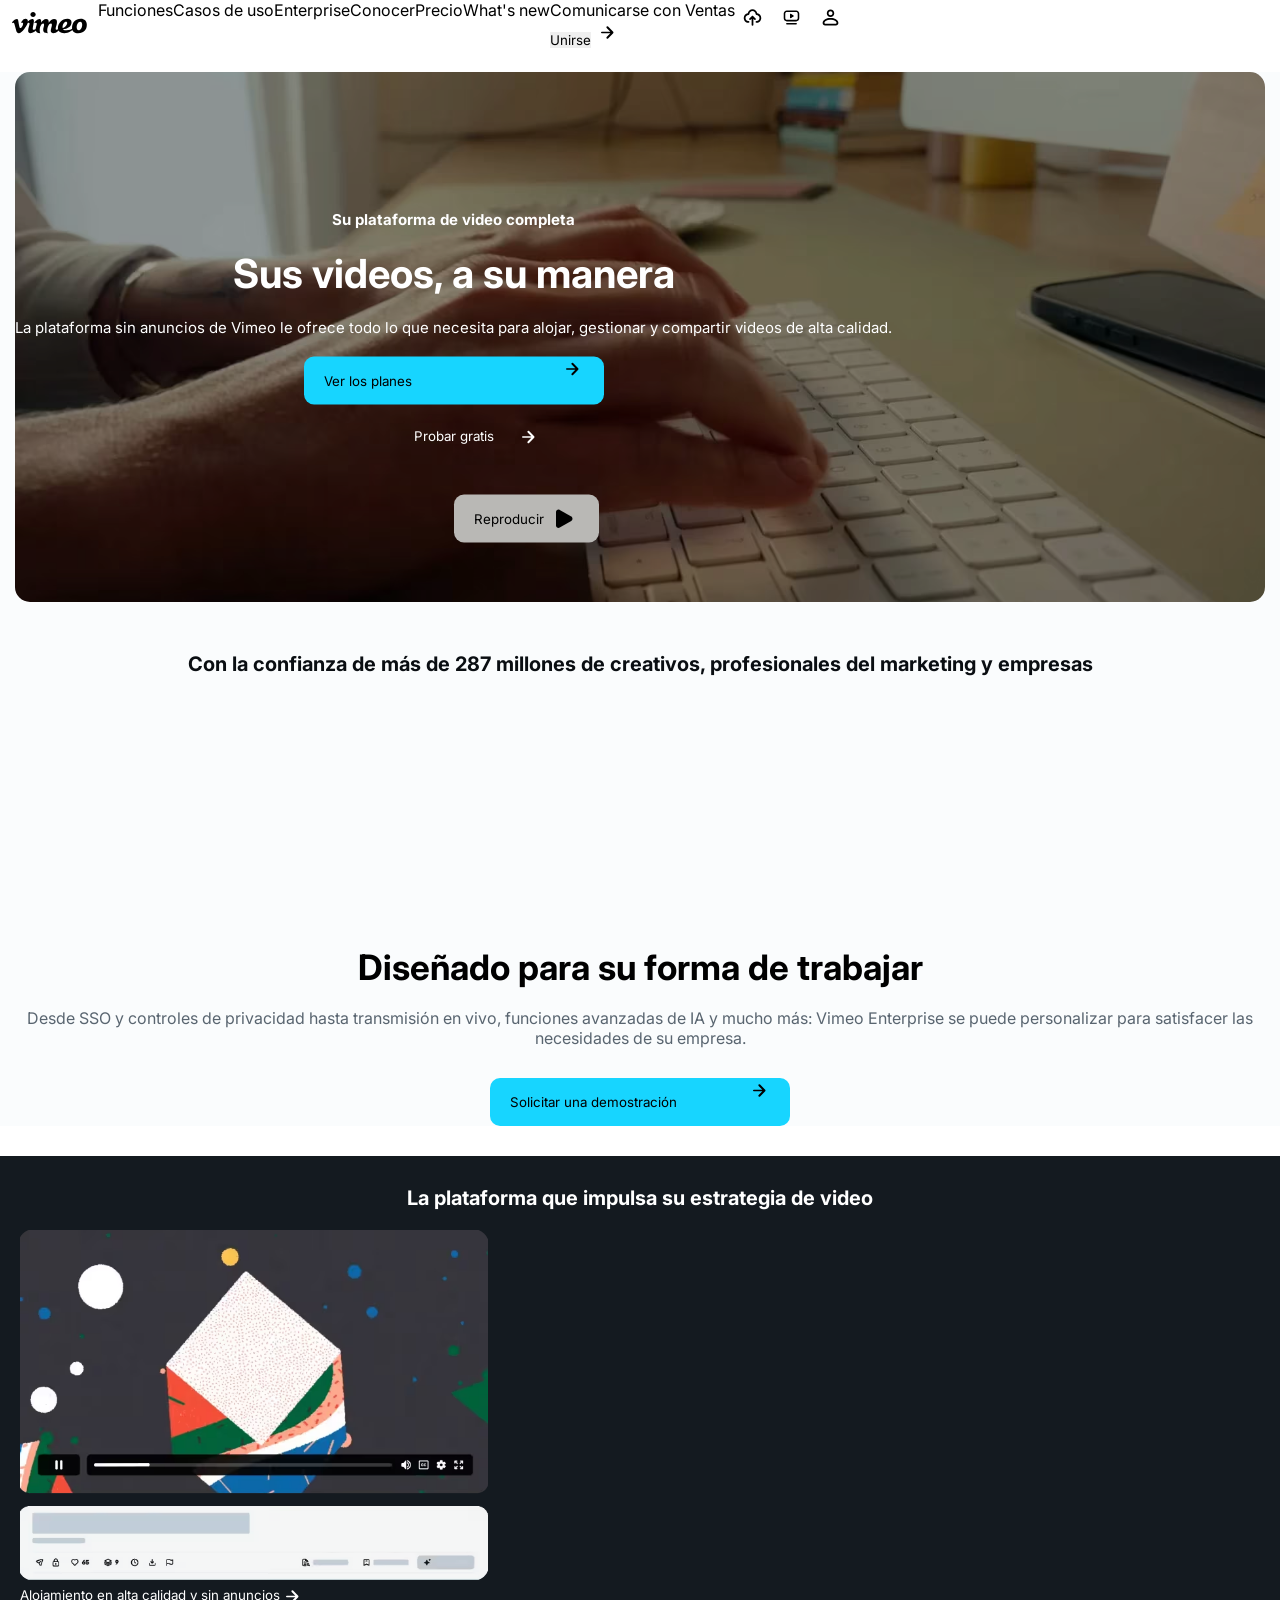
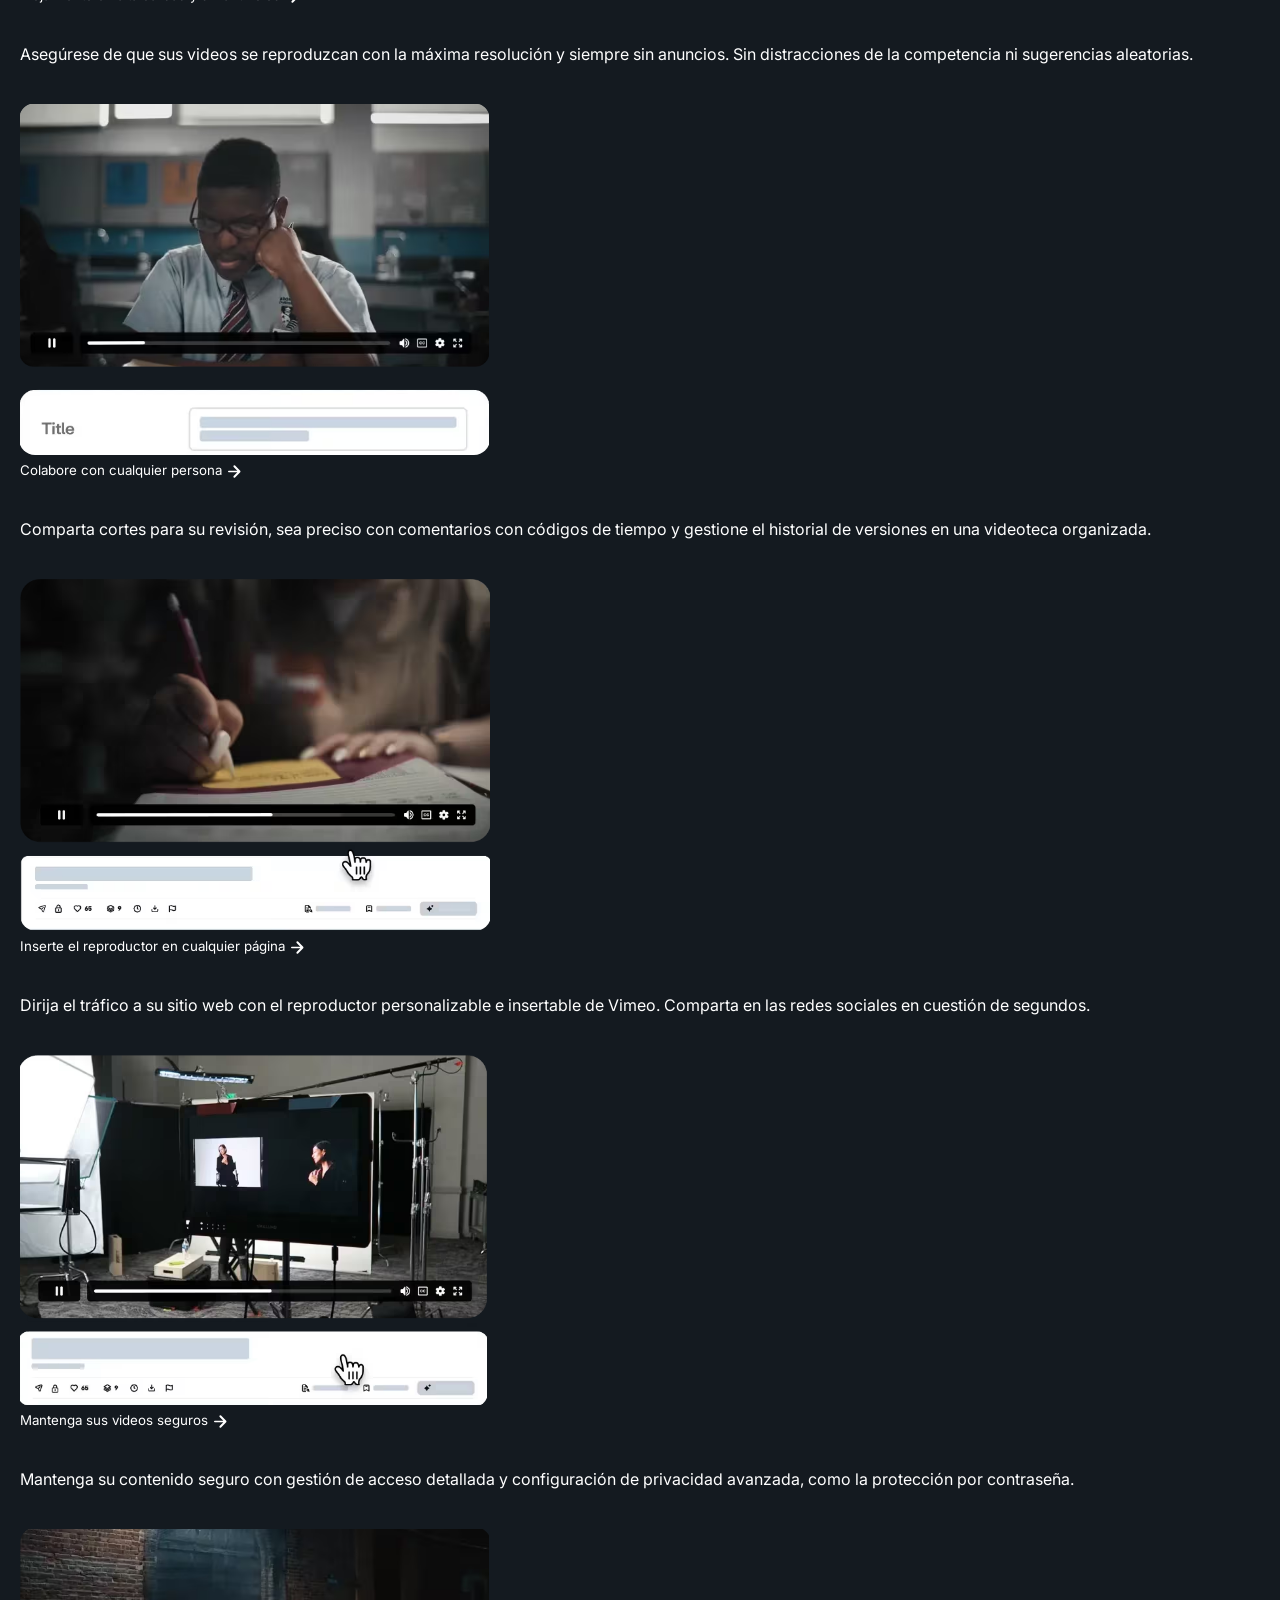
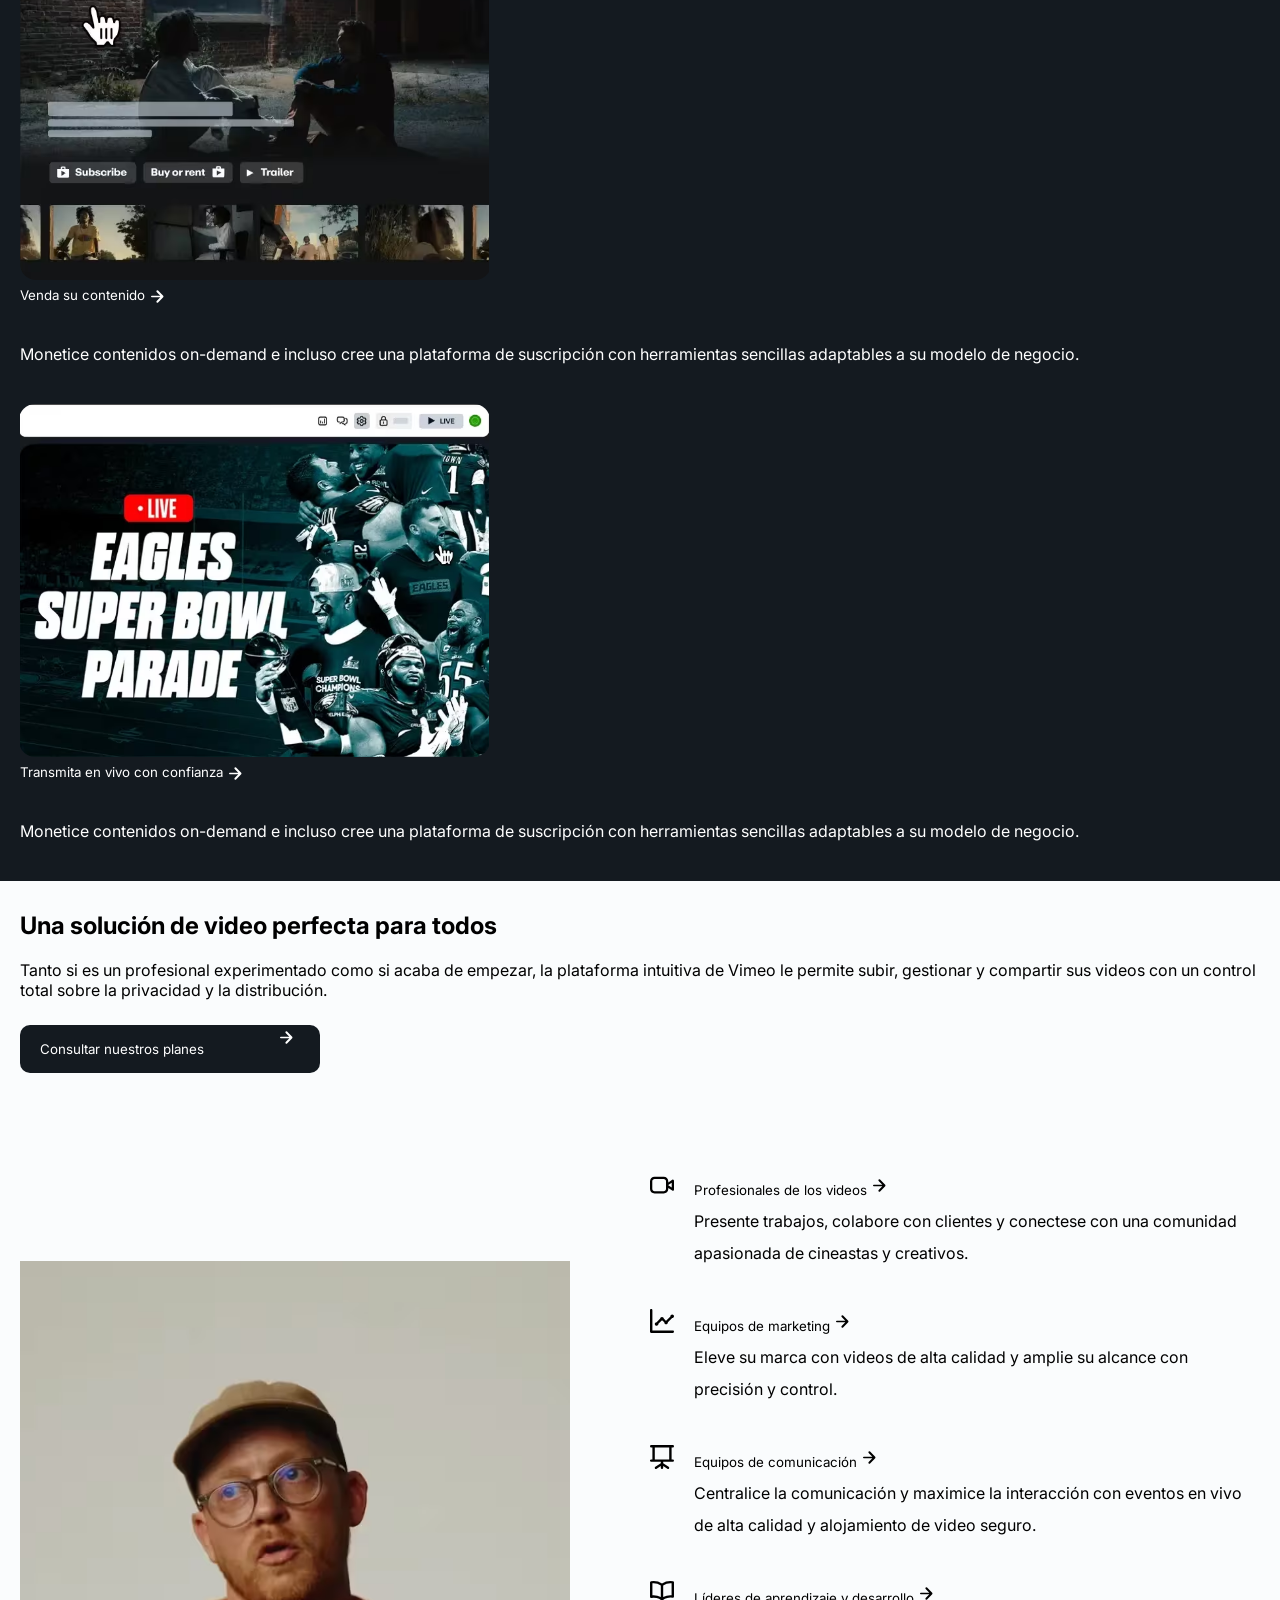
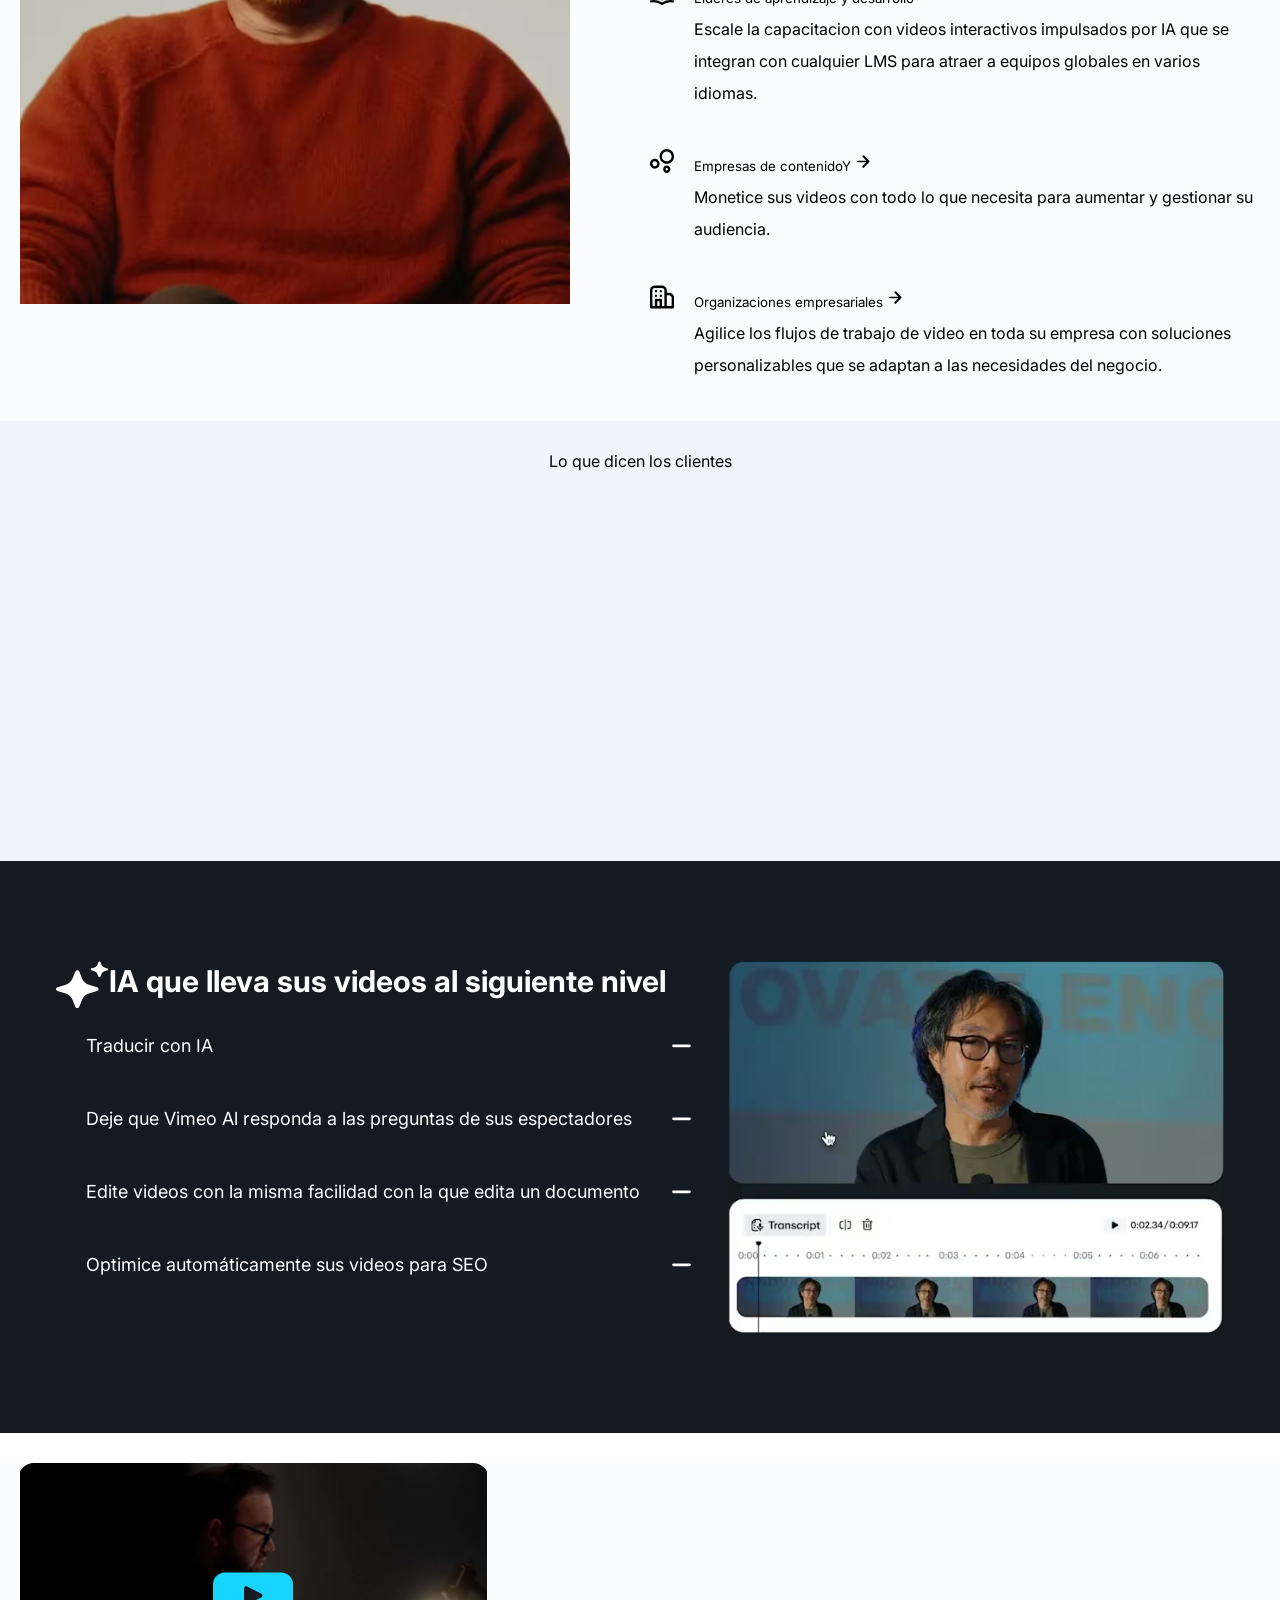
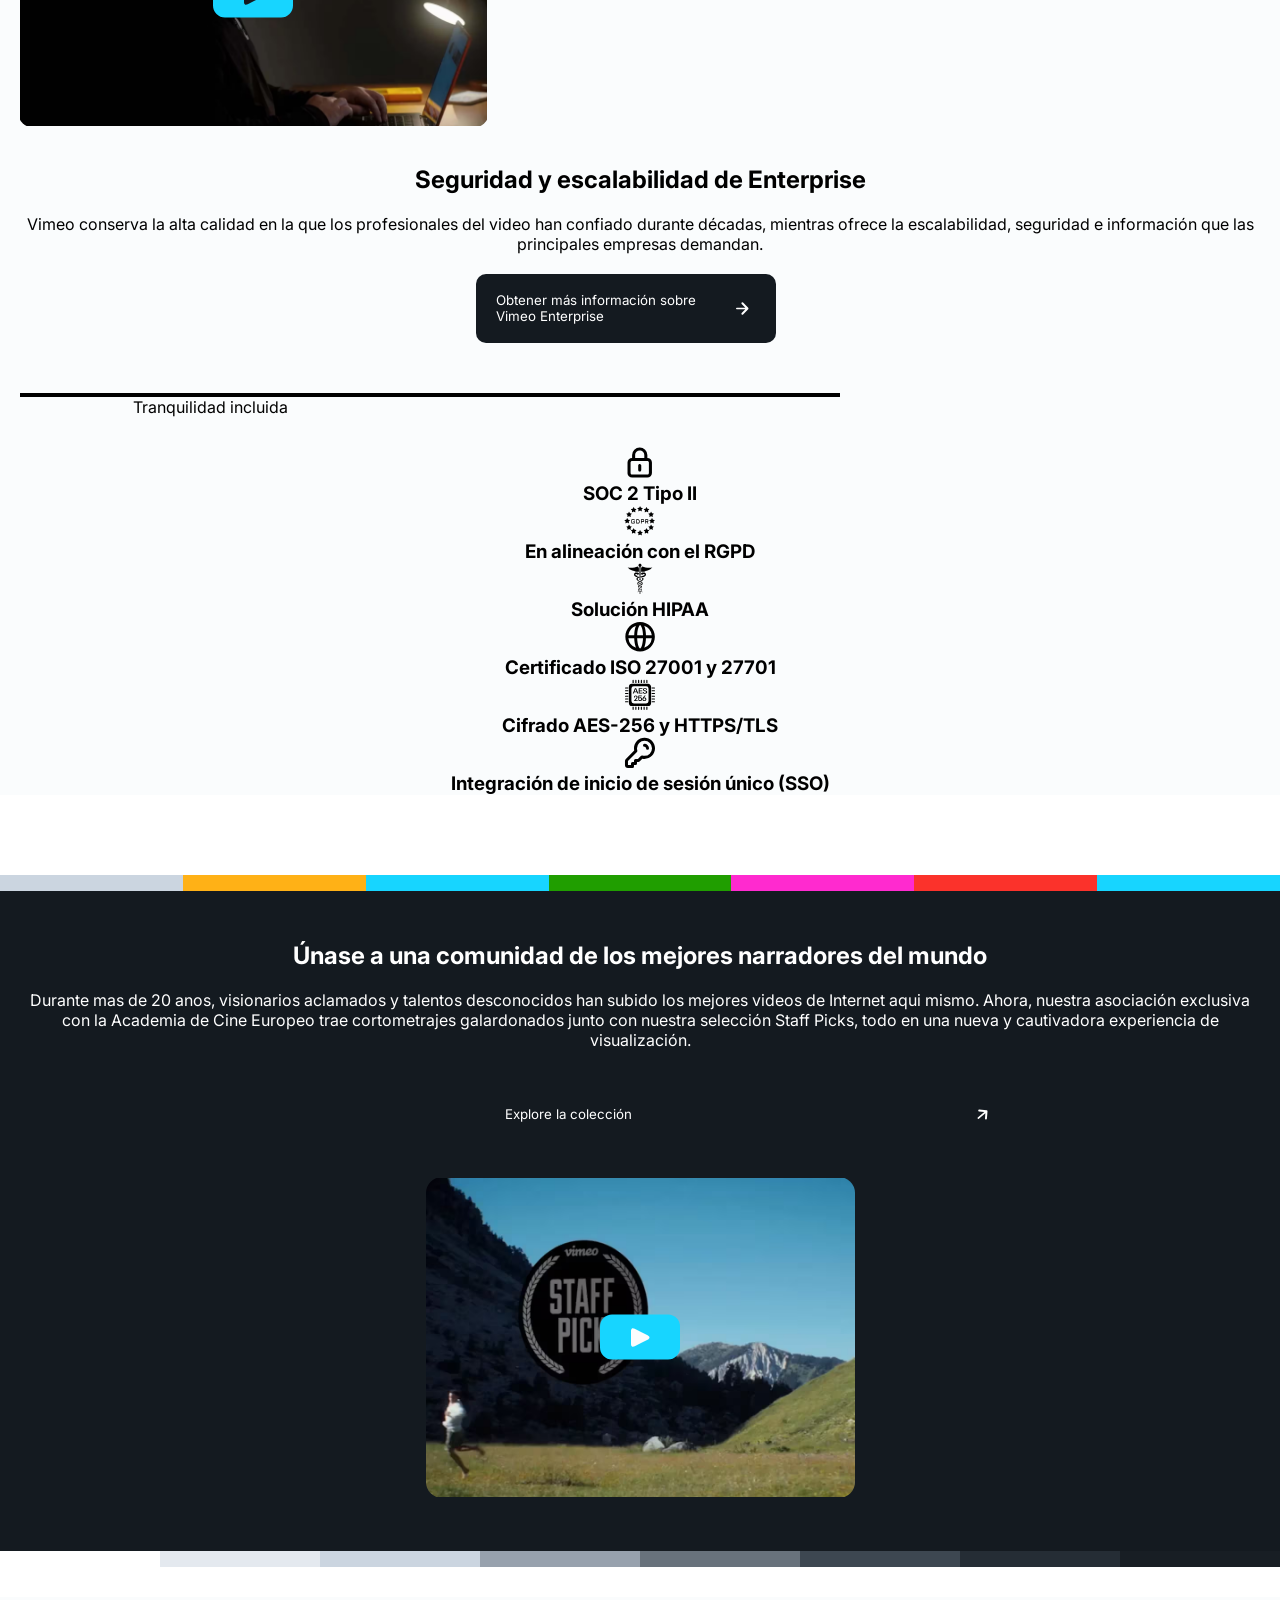
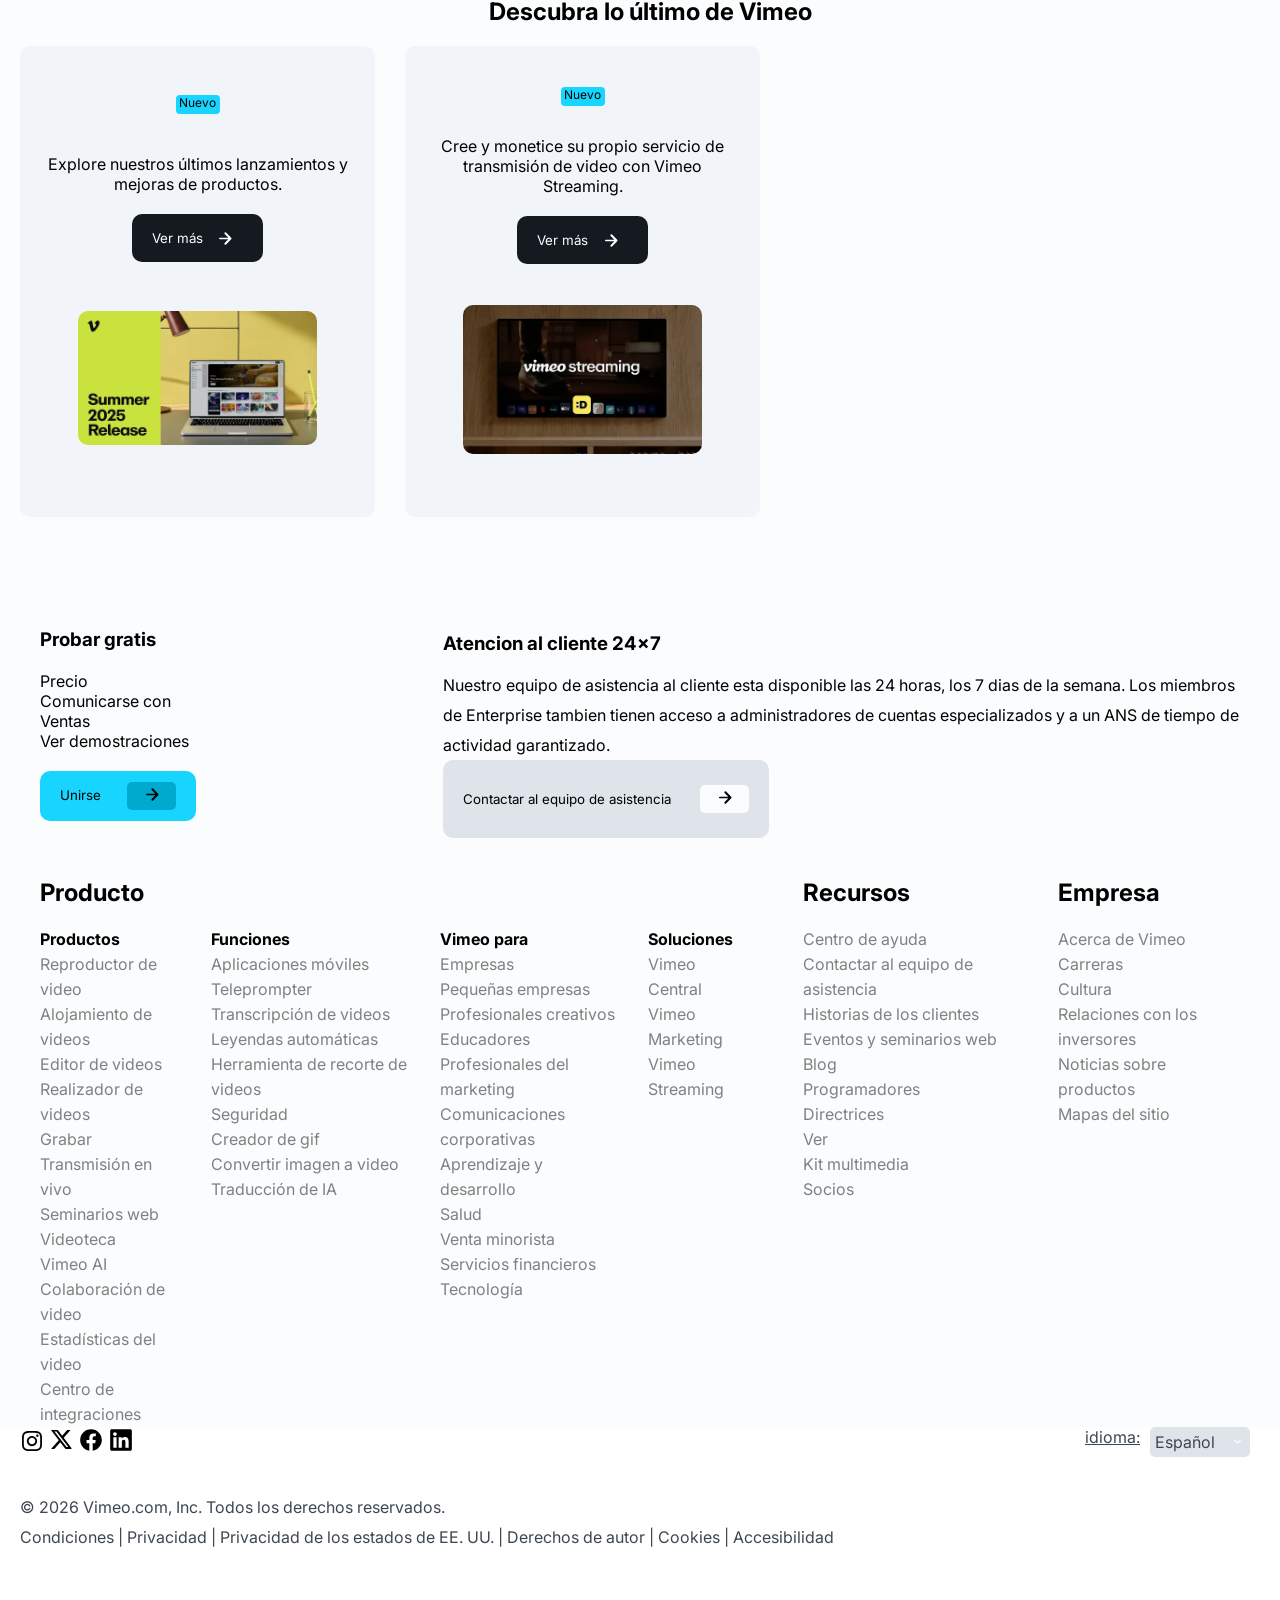
==== Vimeo-main/index.html @ c2e464c5 "primer commit" ====
<!DOCTYPE html>
<html lang="en">
<head>
    <meta charset="UTF-8">
    <meta name="viewport" content="width=device-width, initial-scale=1.0">
    <title>Vimeo</title>
    <link rel="stylesheet" href="style.css">
    <link rel="preconnect" href="https://fonts.googleapis.com">
    <link rel="preconnect" href="https://fonts.gstatic.com" crossorigin>
    <link href="https://fonts.googleapis.com/css2?family=Inter:ital,opsz,wght@0,14..32,100..900;1,14..32,100..900&display=swap" rel="stylesheet">
</head>
<body>
    <header>        
        <nav class="nav-bar">
            <img src="iconos/vimeo.svg" alt="">

            <div class="nav-content visible-movil">
                <div>
                    <a href="">
                        <img src="iconos/contact.svg" alt="" width="24" height="24">
                            <p>Comunicarse con Ventas</p>    
                    </a>  
                </div>
                
                <div>
                    <a href="">
                        <img src="iconos/user.svg" alt="" width="40" height="35">
                            <p>Iniciar <br>sesión</p>
    
                    </a>
                </div>
                
            </div>

            <div class="nav-content visible-pc">
                <div class="nav-content-ul">
                    <ul>
                        <li><a href="#">Funciones</a></li>
                        <li><a href="#">Casos de uso</a></li>
                        <li><a href="#">Enterprise</a></li>
                        <li><a href="#">Conocer</a></li>
                        <li><a href="#">Precio</a></li>
                        <li><a href="#">What's new</a></li>
                    </ul> 
                </div>
                <div>
                    <p><a href="#">Comunicarse con Ventas</a></p>
                    <div class="button-nav-unirse">
                        <button>Unirse</button>
                        <img src="iconos/arrow.svg" alt="">
                    </div>
                </div>

                <div>
                    <img src="iconos/subir2.svg" alt="" width="35px">
                    <img src="iconos/video2.svg" alt="" width="35px">
                    <img src="iconos/user2.svg" alt="" width="35px">
                </div>
            </div>
        </nav>

    </header>
    <main>
        <section class="section-white">
            <div class="div-plataforma">
                <img src="img/img1.png" alt="" class="imagen-adaptable">                   
                    <div class="div-plataforma-content">
                        <h1>Su plataforma de video completa</h1>                                
                        <h2>Sus videos, a su manera</h2>
                        <p>La plataforma sin anuncios de Vimeo le ofrece todo lo que necesita 
                            para alojar, gestionar y compartir videos de alta calidad.
                        </p>
                        <div>
                           <button class="ver-planes-btn">Ver los planes</button> 
                           <img src="iconos/arrow.svg" alt="" class="arrow-negra position">
                        </div>
                        <div>
                            <button class="probar-gratis-btn">Probar gratis</button> 
                            <img src="iconos/arrow2.svg" alt="" class="arrow-blanca position2">
                        </div>
                        <div>                   
                            <button class="reproducir-btn">Reproducir</button>
                            <img src="iconos/play.svg" alt="" class="play-negra">
                        </div>
                    </div>
            
                
            </div>

            <div class="div-confianza">
                <h2 class="title-confianza">
                    Con la confianza de más de 287 millones de creativos, profesionales del marketing y empresas
                </h2>
                <div class="confianza-container-animacion"></div>
                <div class="div-diseñado">
                    <h2 class="title-diseñado">Diseñado para su forma de trabajar</h2>
                    <p class="texto-sso texto-centro">Desde SSO y controles de privacidad hasta transmisión en vivo, funciones avanzadas de IA y 
                        mucho más: Vimeo Enterprise se puede personalizar para satisfacer las necesidades de su empresa.
                    </p>

                    <div>
                        <button class="ver-planes-btn">Solicitar una demostración</button>
                        <img src="iconos/arrow.svg" alt="" class="arrow-negra position4">
                    </div>
                </div>
                
                
            </div>
        </section>
        <section class="section-black">
            <div class="impulsa-div">
                <h2>La plataforma que impulsa su estrategia de video</h2>
                <div class="impulsa-divs">
                    <div>
                        <img src="img/img-1.png" alt="" class="img-size">
                        <div >
                            <button>Alojamiento en alta calidad y sin anuncios</button>
                            <img src="iconos/arrow2.svg" alt="" class="arrow-blanca">
                        </div>
                        
                        <p>Asegúrese de que sus videos se reproduzcan con la máxima resolución y siempre sin anuncios. 
                            Sin distracciones de la competencia ni sugerencias aleatorias.
                        </p>
                    </div>
                    <div>
                        <img src="img/img-2.png" alt="" class="img-size">
                        <div>
                            <button>Colabore con cualquier persona</button>
                            <img src="iconos/arrow2.svg" alt="" class="arrow-blanca">
                        </div>
                        
                        <p>Comparta cortes para su revisión, sea preciso con comentarios con códigos de tiempo y 
                            gestione el historial de versiones en una videoteca organizada.
                        </p>

                    </div>
                    <div>
                        <img src="img/img-3.png" alt="" class="img-size">
                        <div>
                            <button>Inserte el reproductor en cualquier página</button>
                            <img src="iconos/arrow2.svg" alt="" class="arrow-blanca">
                        </div>
                        
                        <p>Dirija el tráfico a su sitio web con el reproductor personalizable e insertable de Vimeo. 
                            Comparta en las redes sociales en cuestión de segundos.
                        </p>
                    </div>
                    <div>
                        <img src="img/img-4.png" alt="" class="img-size">
                        <div>
                            <button>Mantenga sus videos seguros</button>
                            <img src="iconos/arrow2.svg" alt="" class="arrow-blanca">
                        </div>
                        
                        <p> Mantenga su contenido seguro con gestión de acceso
                            detallada y configuración de privacidad avanzada, como la
                            protección por contraseña.
                        </p>
                    </div>
                    <div>
                        <img src="img/img-5.png" alt="" class="img-size">
                        <div>
                            <button>Venda su contenido</button>
                            <img src="iconos/arrow2.svg" alt="" class="arrow-blanca">
                        </div>
                        
                        <p>
                            Monetice contenidos on-demand e incluso cree una
                            plataforma de suscripción con herramientas sencillas
                            adaptables a su modelo de negocio.
                        </p>
                    </div>
                    <div>
                        <img src="img/img-6.png" alt="" class="img-size">
                        <div>
                            <button>Transmita en vivo con confianza</button>
                            <img src="iconos/arrow2.svg" alt="" class="arrow-blanca">
                        </div>
                        
                        <p>
                            Monetice contenidos on-demand e incluso cree una
                            plataforma de suscripción con herramientas sencillas
                            adaptables a su modelo de negocio.
                        </p>
                    </div>
                </div>
                
            </div>
            
        </section>
        <section class="section-white section-cole">
            <div class="visible-movil">
                <div class="cole-solucion-div">
                    <div class="cole-div">
                        <img src="img/img-7.png" alt="" class="img-size">
                        <p><b>Cole Webley</b></p>
                        <p> 
                            Cineasta seleccionado por el personal
                            Miembro desde 2011
                        </p>
                    </div>
                    
                    <div class="solucion-div">
                        <h2>Una solución de video perfecta para todos</h2>
                        <p>
                            Tanto si es un profesional experimentado como si acaba de
                            empezar, la plataforma intuitiva de Vimeo le permite subir,
                            gestionar y compartir sus videos con un control total sobre la
                            privacidad y la distribución.
                        </p>
                        <div>
                            <button>Consultar nuestros planes</button>
                            <img src="iconos/arrow2.svg" alt="" class="arrow-blanca position5">
                        </div>
                    </div>
                </div>
                
                
                
                <div class="pros-div">
                    <div class="pros-puntos-div">
                        <img src="iconos/camera.svg" alt="" class="pros-img">
                        <div>                                    
                            <div>
                                <button>Profesionales de los videos</button>
                                <img src="iconos/arrow.svg" alt="" class="arrow-blanca">
                            </div>
                            
                            <p> 
                                Presente trabajos, colabore con clientes y conectese
                                con una comunidad apasionada de cineastas y creativos.
                            </p>
                        </div>

                    </div>
                    <div class="pros-puntos-div">
                        <img src="iconos/grafica.svg" alt="" class="pros-img">
                        <div>                    
                            <div>
                                <button>Equipos de marketing </button>
                                <img src="iconos/arrow.svg" alt="" class="arrow-blanca">
                            </div>
                            
                            <p>
                                Eleve su marca con videos de alta calidad y amplie su
                                alcance con precisión y control.
                            </p>
                        </div>
                    </div>
                    <div class="pros-puntos-div">
                        <img src="iconos/proyector.svg" alt="" class="pros-img">
                        <div>                    
                            <div>
                                <button>Equipos de comunicación</button>
                                <img src="iconos/arrow.svg" alt="" class="arrow-blanca">
                            </div>
                            
                            <p>
                                Centralice la comunicación y maximice la interacción
                                con eventos en vivo de alta calidad y alojamiento de video seguro.
                            </p>
                        </div>
                    </div>
                    <div class="pros-puntos-div">
                        <img src="iconos/book.svg" alt="" class="pros-img">
                        <div>                    
                            <div>
                                <button>Líderes de aprendizaje y desarrollo </button>
                                <img src="iconos/arrow.svg" alt="" class="arrow-blanca">
                            </div>
                            
                            <p>
                                Escale la capacitacion con videos interactivos
                                impulsados por IA que se integran con cualquier LMS
                                para atraer a equipos globales en varios idiomas.
                            </p>
                        </div>
                    </div>
                    <div class="pros-puntos-div">
                        <img src="iconos/burbujas.svg" alt="" class="pros-img">
                        <div>

                        
                            <div>
                            <button>Empresas de contenidoY</button> 
                            <img src="iconos/arrow.svg" alt="" class="arrow-blanca">
                            </div>
                            
                            <p>
                                Monetice sus videos con todo lo que necesita para
                                aumentar y gestionar su audiencia.
                            </p>
                        </div>
                    </div>
                    <div class="pros-puntos-div">
                        <img src="iconos/edificio.svg" alt="" class="pros-img">
                        <div>                    
                            <div>
                                <button>Organizaciones empresariales</button>
                                <img src="iconos/arrow.svg" alt="" class="arrow-blanca">
                            </div>
                            
                            <p>
                                Agilice los flujos de trabajo de video en toda su
                                empresa con soluciones personalizables que se
                                adaptan a las necesidades del negocio.
                            </p>
                        </div>
                    </div>
                </div>
            </div>

            <div class="cole-solucion-pc visible-pc">
                <div class="cole-solucion-div">               
                    <div class="solucion-div">
                        <h2>Una solución de video perfecta para todos</h2>
                        <p>
                            Tanto si es un profesional experimentado como si acaba de
                            empezar, la plataforma intuitiva de Vimeo le permite subir,
                            gestionar y compartir sus videos con un control total sobre la
                            privacidad y la distribución.
                        </p>
                        <div>
                            <button>Consultar nuestros planes</button>
                            <img src="iconos/arrow2.svg" alt="" class="arrow-blanca position5">
                        </div>
                    </div>
                </div>
                                                
                <div class="pros-div">
                    <div>
                        <div class="cole-div">
                            <img src="img/cole.png" alt="" class="img-size">                        
                        </div>
                    </div>
                    <div>
                        <div class="pros-puntos-div">
                            <img src="iconos/camera.svg" alt="" class="pros-img">
                            <div>                                    
                                <div>
                                    <button>Profesionales de los videos</button>
                                    <img src="iconos/arrow.svg" alt="" class="arrow-blanca">
                                </div>
                                
                                <p> 
                                    Presente trabajos, colabore con clientes y conectese
                                    con una comunidad apasionada de cineastas y creativos.
                                </p>
                            </div>

                        </div>
                        <div class="pros-puntos-div">
                            <img src="iconos/grafica.svg" alt="" class="pros-img">
                            <div>                    
                                <div>
                                    <button>Equipos de marketing </button>
                                    <img src="iconos/arrow.svg" alt="" class="arrow-blanca">
                                </div>
                                
                                <p>
                                    Eleve su marca con videos de alta calidad y amplie su
                                    alcance con precisión y control.
                                </p>
                            </div>
                        </div>
                        <div class="pros-puntos-div">
                            <img src="iconos/proyector.svg" alt="" class="pros-img">
                            <div>                    
                                <div>
                                    <button>Equipos de comunicación</button>
                                    <img src="iconos/arrow.svg" alt="" class="arrow-blanca">
                                </div>
                                
                                <p>
                                    Centralice la comunicación y maximice la interacción
                                    con eventos en vivo de alta calidad y alojamiento de video seguro.
                                </p>
                            </div>
                        </div>
                        <div class="pros-puntos-div">
                            <img src="iconos/book.svg" alt="" class="pros-img">
                            <div>                    
                                <div>
                                    <button>Líderes de aprendizaje y desarrollo </button>
                                    <img src="iconos/arrow.svg" alt="" class="arrow-blanca">
                                </div>
                                
                                <p>
                                    Escale la capacitacion con videos interactivos
                                    impulsados por IA que se integran con cualquier LMS
                                    para atraer a equipos globales en varios idiomas.
                                </p>
                            </div>
                        </div>
                        <div class="pros-puntos-div">
                            <img src="iconos/burbujas.svg" alt="" class="pros-img">
                            <div>

                            
                                <div>
                                <button>Empresas de contenidoY</button> 
                                <img src="iconos/arrow.svg" alt="" class="arrow-blanca">
                                </div>
                                
                                <p>
                                    Monetice sus videos con todo lo que necesita para
                                    aumentar y gestionar su audiencia.
                                </p>
                            </div>
                        </div>
                        <div class="pros-puntos-div">
                            <img src="iconos/edificio.svg" alt="" class="pros-img">
                            <div>                    
                                <div>
                                    <button>Organizaciones empresariales</button>
                                    <img src="iconos/arrow.svg" alt="" class="arrow-blanca">
                                </div>
                                
                                <p>
                                    Agilice los flujos de trabajo de video en toda su
                                    empresa con soluciones personalizables que se
                                    adaptan a las necesidades del negocio.
                                </p>
                            </div>
                        </div>
                    </div>
                
                </div>
            </div>
            
        </section>
        <section class="section-grey">
            <div class="clientes-div">

            
                <p>Lo que dicen los clientes</p>
                <div>

                </div>
            </div>
        </section>
        <section class="section-black">
            <div class="ia-div visible-movil">
                <div class="ia-title-div">
                    <img src="iconos/ia.svg" alt="">
                    <h2>IA que lleva sus videos al siguiente nivel</h2>
                </div>
                <img src="img/Text-Based-Video-Editing.png" alt="" class="img-size">
                
                <div class="ia-texto-container">
                    <div class="ia-container">
                        <button>Traducir con IA</button>
                        <img src="iconos/more.svg" alt="">
                    </div>
                    <div class="ia-container">
                        <button>Deje que Vimeo Al responda a las
                        preguntas de sus espectadores</button>
                        <img src="iconos/more.svg" alt="">
                    </div>
                    <div class="ia-container">
                        <button>Edite videos con la misma facilidad
                        con la que edita un documento</button>
                        <img src="iconos/more.svg" alt="">
                    </div>
                    <div class="ia-container">
                        <button>Optimice automáticamente sus
                        videos para SEO</button>
                        <img src="iconos/more.svg" alt="">
                    </div>
                </div>            
            </div>

            <div class="ia-div visible-pc">
                <img src="img/Text-Based-Video-Editing.png" alt="" class="ia-img">
                <div class="ia-texto-title-container">
                    <div class="ia-title-div">
                        <img src="iconos/ia.svg" alt="">
                        <h2>IA que lleva sus videos al siguiente nivel</h2>
                    </div>                
                    
                    <div class="ia-texto-container">
                        <div class="ia-container">
                            <button>Traducir con IA</button>
                            <img src="iconos/more.svg" alt="">
                        </div>
                        <div class="ia-container">
                            <button>Deje que Vimeo Al responda a las
                            preguntas de sus espectadores</button>
                            <img src="iconos/more.svg" alt="">
                        </div>
                        <div class="ia-container">
                            <button>Edite videos con la misma facilidad
                            con la que edita un documento</button>
                            <img src="iconos/more.svg" alt="">
                        </div>
                        <div class="ia-container">
                            <button>Optimice automáticamente sus
                            videos para SEO</button>
                            <img src="iconos/more.svg" alt="">
                        </div>
                    </div>    
                </div>
                        
            </div>
        </section>
        <section class="section-white">            
            <div class="seguridad-div">
                <img src="img/img-8.png" alt="" class="img-size">
                <div class="seguridad-title-div">
                    <h2>Seguridad y escalabilidad de Enterprise</h2>
                    <p class="texto-centro">
                        Vimeo conserva la alta calidad en la que los profesionales del video han confiado durante
                        décadas, mientras ofrece la escalabilidad, seguridad e información que las principales empresas demandan.</p>
                    <div>
                        <button>Obtener más información sobre Vimeo Enterprise</button>
                        <img src="iconos/arrow2.svg" alt="" class="arrow-blanco position6">
                    </div>
                </div>
                
                <div>
                    <div>
                        <hr>
                        <div class="tranquilidad-div">
                            
                            <p class="texto-centro">Tranquilidad incluida</p>
                        </div>
                    </div>
                </div>
                <div class="pros-tranquilidad-div">
                    <div class="pros">
                        <div>
                            <img src="iconos/candado.svg" alt="">
                            <h3>SOC 2 Tipo II</h3>
                        </div>
                        <div>
                            <img src="iconos/rgpd.svg" alt="">
                            <h3>En alineación con el RGPD</h3>
                        </div>
                    </div>
                    
                    <div class="pros">
                        <div>
                            <img src="iconos/hipaa.svg" alt="">
                            <h3>Solución HIPAA</h3>
                        </div>
                        <div>
                            <img src="iconos/iso.svg" alt="">
                            <h3>Certificado ISO 27001 y 27701</h3>
                        </div>
                    </div>
                    <div class="pros">
                        <div>
                            <img src="iconos/cifrado.svg" alt="">
                            <h3>Cifrado AES-256 y HTTPS/TLS</h3>
                        </div>
                        <div>
                            <img src="iconos/sso.svg" alt="">
                            <h3>Integración de inicio de sesión único (SSO)</h3>
                        </div> 
                    </div>                    
                </div>
            </div>

        </section>
        <section class="section-black">
            <div class="colores-div">
                <div class="grey"></div>
                <div class="yellow"></div>
                <div class="blue"></div>
                <div class="green"></div>
                <div class="pink"></div>
                <div class="red"></div>
                <div class="blue"></div>
            </div>
            <div class="comunidad-div">
                <div class="comunidad-text">
                    <h2 class="texto-centro">Únase a una comunidad de los mejores narradores del mundo</h2>
                    <p class="texto-centro"> 
                        Durante mas de 20 anos, visionarios
                        aclamados y talentos desconocidos han
                        subido los mejores videos de Internet aqui
                        mismo. Ahora, nuestra asociación exclusiva
                        con la Academia de Cine Europeo trae
                        cortometrajes galardonados junto con
                        nuestra selección Staff Picks, todo en una
                        nueva y cautivadora experiencia de
                        visualización.
                    </p>
                </div>
                
                <div class="Explore-container">
                    <button class="Explore-btn">Explore la colección</button>
                    <img src="iconos/arrow2.svg" alt="" class="arrow-blanca position3">
                </div>
                <img src="img/img-9.png" alt="" class="img-size">
            </div>
            <div class="colores-grises-div">
                <div class="grey1"></div>
                <div class="grey2"></div>
                <div class="grey3"></div>
                <div class="grey4"></div>
                <div class="grey5"></div>
                <div class="grey6"></div>
                <div class="grey7"></div>
                <div class="grey8"></div>
                <div class="grey9"></div>
            </div>
        </section> 
        <section class="section-white">
            <div class="novedades-div">
                <div class="descubre-ultimo-div">
                    <h2>Descubra lo último de Vimeo</h2>
                    <div class="tarjetas-new-container">
                        <div class="tarjetas-new">
                            <div class="new">Nuevo</div>
                            <div>
                                <p>Explore nuestros últimos lanzamientos y mejoras de productos.</p>
                                <button class="ver-btn">Ver más</button>
                                <img src="iconos/arrow2.svg" alt="" class="arrow-blanca position7">
                            </div>
                            <img src="img/Summer-2025.png" alt=""class="tarjetas-img">
                        </div>
                        <div class="tarjetas-new">
                            <div class="new">Nuevo</div>
                            <div>
                                <p>Cree y monetice su propio servicio de transmisión de video con Vimeo Streaming.</p>
                                <button class="ver-btn">Ver más</button>
                                <img src="iconos/arrow2.svg" alt="" class="arrow-blanca position8">
                            </div>
                            <img src="img/Vimeo-Streaming.png" alt=""class="tarjetas-img">
                        </div>
                    </div>
                    
                </div>
                

                <div class="probar-gratis-div">
                    <div class="probar-atencion-container">                    
                        <div class="probar-button-div">
                            <div class="probar-div">
                                <h3>Probar gratis</h3>
                                <p>Precio</p>
                                <p>Comunicarse con Ventas</p>
                                <p>Ver demostraciones</p> 
                            </div>
                            
                            <div class="unirse-container">
                                <button class="unirse-btn">Unirse</button>
                                <div class="unirse-arrow-div">
                                    <img src="iconos/arrow.svg" alt="">
                                </div>
                            </div>
                        </div>
                        
                        <div class="atencion-cliente-div-button">
                            <div class="atencion-div">
                                <h3>Atencion al cliente 24x7</h4>
                                <p>
                                    Nuestro equipo de asistencia al
                                    cliente esta disponible las 24 horas,
                                    los 7 dias de la semana. Los
                                    miembros de Enterprise tambien

                                    tienen acceso a administradores de

                                    cuentas especializados y a un ANS
                                    de tiempo de actividad garantizado.
                                </p>
                                <div class="equipo-asistencia-div">
                                    <button class="Contactar-equipo-btn">Contactar al equipo de asistencia</button>
                                    <div class="equipo-asistencia-arrow">
                                        <img src="iconos/arrow.svg" alt="">
                                    </div>
                                </div>
                            </div>
                        </div>
                        
                        
                        
                    </div>

                    <div class="producto-recursos-empresa-container visible-movil">
                        <div class="servicios-div">
                            <p>Producto</p>
                            <img src="iconos/more2.svg" alt="">
                        </div>
                        <div class="servicios-div">
                            <p>Recursos</p>
                            <img src="iconos/more2.svg" alt="">
                        </div>
                        <div class="servicios-div">
                            <p>Empresa</p>
                            <img src="iconos/more2.svg" alt="">
                        </div>
                    </div>
                    
                    <div class="producto-recursos-empresa-container-pc visible-pc">
                        <div>
                            <h2>Producto</h2>
                            <div class="productos-funciones-soluciones-ul">
                                <ul>
                                    <li style="color: black;"><b>Productos</b></li>
                                    <li>Reproductor de video</li>
                                    <li>Alojamiento de videos</li>
                                    <li>Editor de videos</li>
                                    <li>Realizador de videos</li>
                                    <li>Grabar</li>
                                    <li>Transmisión en vivo</li>
                                    <li>Seminarios web</li>
                                    <li>Videoteca</li>
                                    <li>Vimeo AI</li>
                                    <li>Colaboración de video</li>
                                    <li>Estadísticas del video</li>
                                    <li>Centro de integraciones</li>
                                </ul>
                                <ul>
                                    <li style="color: black;"><b>Funciones</b></li>
                                    <li>Aplicaciones móviles</li>
                                    <li>Teleprompter</li>
                                    <li>Transcripción de videos</li>
                                    <li>Leyendas automáticas</li>
                                    <li>Herramienta de recorte de videos</li>
                                    <li>Seguridad</li>
                                    <li>Creador de gif</li>
                                    <li>Convertir imagen a video</li>
                                    <li>Traducción de IA</li>
                                </ul>
                                <ul>
                                    <li style="color: black;"><b>Vimeo para</b></li>
                                    <li>Empresas</li>
                                    <li>Pequeñas empresas</li>
                                    <li>Profesionales creativos</li>
                                    <li>Educadores</li>
                                    <li>Profesionales del marketing</li>
                                    <li>Comunicaciones corporativas</li>
                                    <li>Aprendizaje y desarrollo</li>
                                    <li>Salud</li>
                                    <li>Venta minorista</li>
                                    <li>Servicios financieros</li>
                                    <li>Tecnología</li>
                                </ul>
                                <ul>
                                    <li style="color: black;"><b>Soluciones</b></li>
                                    <li>Vimeo Central</li>
                                    <li>Vimeo Marketing</li>
                                    <li>Vimeo Streaming</li>
                                </ul>
                            </div>
                            
                        </div>
                        <div class="recursos-empresa">
                            <div>
                                <h2>Recursos</h2>
                                <ul>
                                    <li>Centro de ayuda</li>
                                    <li>Contactar al equipo de asistencia</li>
                                    <li>Historias de los clientes</li>
                                    <li>Eventos y seminarios web</li>
                                    <li>Blog</li>
                                    <li>Programadores</li>
                                    <li>Directrices</li>
                                    <li>Ver</li>
                                    <li>Kit multimedia</li>
                                    <li>Socios</li>
                                </ul>
                            </div>
                            
                            <div>
                                <h2>Empresa</h2>
                                <ul>
                                    <li>Acerca de Vimeo</li>
                                    <li>Carreras</li>
                                    <li>Cultura</li>
                                    <li>Relaciones con los inversores</li>
                                    <li>Noticias sobre productos</li>
                                    <li>Mapas del sitio</li>
                                </ul>

                            </div>
                        </div>
                    </div>
                </div>
            </div>
            
        </section>       
    </main>
    <footer>
        <div class="footer-social-div">
            <div class="iconos-sociales-div">
                <img src="iconos/instagram.svg" alt="">
                <img src="iconos/twitter.svg" alt="">
                <img src="iconos/facebook.svg" alt="">
                <img src="iconos/in.svg" alt="">
            </div>            

            <div class="idioma-seleccionado">    
                <p><u>idioma:</u></p>
                <div class="idioma-div">
                    
                    <p>Español</p>
                    <img src="iconos/down.svg" alt="">            
                </div>
            </div>
        </div>
         <div class="footer-text-div">
            <p>&copy; 2026 Vimeo.com, Inc. Todos los derechos reservados.</p>
            <p>Condiciones | Privacidad |  Privacidad de los estados de EE. UU. | Derechos de autor | Cookies |  Accesibilidad</p>
         </div>   
        
    </footer>
    <div class="menu-movil">
        <div class="menu-movil-div">
            <div>
                <img src="iconos/menu.svg" alt="" width="30" height="50px">
                <p>Menu</p>
            </div>
            <div>
                <img src="iconos/subir.svg" alt="" width="50">
                <p>Subir</p>
            </div>
            <div>
                <img src="iconos/staffpicks.svg" alt="" width="50">
                <p>Staff Picks</p>
            </div>
            <div>
                <img src="iconos/vervideo.svg" alt="" width="50">
                <p>Ver</p>
            </div>
        </div>
        <div class="unirse-gratis-div">
            <img src="iconos/unirsegratis.svg" alt="" width="30px">
            <p>Unirse gratis</p>
        </div>
    </div>
</body>
</html>
---- Vimeo-main/style.css ----
/*header*/
*{
    margin: 0;
    padding: 0;
    box-sizing: border-box;
}
body{
    font-family: 'Inter', sans-serif;

}
button{
    font-family: 'Inter', sans-serif;
    border-style: none;
}
.nav-bar{
    display: flex;    
}

.nav-content{
    display: flex;
 
}
.nav-content a{
    text-decoration: none;    
    font-style: normal;       
    color: black;
}
/*Secciones*/
.section-white{
    background-color: #FAFCFD;
    width: 100vw;
}
.section-black{
    background-color: #141A20;
    width: 100vw;
}
.section-grey{
    background-color: #F1F5F9;
    width: 100vw;
}

/*Seccion 1*/
.div-plataforma {
  position: relative;     
  height: 530px;          
  overflow: hidden;  
  margin-bottom: 50px;
  margin-top: 20px;
  padding-left: 15px;
  padding-right: 15px;
  justify-self: center;
}

.imagen-adaptable {
  width: 100%;
  height: 100%;
  object-fit: cover;     
  border-radius: 15px;
  filter: brightness(60%);
}
.div-plataforma-content {
  position: absolute;
  top: 50%;                           
  transform: translateY(-50%); 
  color: white;       
  text-align: center;
  padding-right: 20px;    
}
.div-plataforma-content p{
    margin-top: 20px;
    margin-bottom: 20px;
    font-size: 15px;
    text-align: center;
}
.div-plataforma-content h2{
    font-size: 40px;
}
.div-plataforma-content h1{
    margin-bottom: 20px;
    font-size: 15px;
}
.div-plataforma-content div{
    margin-bottom: 20px;
    justify-self: center;
}
.ver-planes-btn{
    background-color: #17D5FF;
    width: 300px;
    height: 48px;
    border-radius: 10px;
    position: relative;
    text-align: start;
    padding-left: 20px;
}

.ver-btn{
    padding-left: 20px;
}
.position7{
    transform: translateX(-50px);
    margin-top: 12px;
}
.position8{
   transform: translateX(-49px);
   margin-top: 12px;
}

.position4{
    transform: translateX(-43px);
    align-self: center;
}
.arrow-negra{
    position: absolute;

}
.position{
    transform: translateX(-44px);
    align-self: center;
}
.probar-gratis-div{
    margin-top: 75px;
    padding-left: 20px;
    padding-right: 40px;
}
.probar-gratis-btn{
    background-color: transparent;
    color: white;
    border-style: none;
    position: relative;
}
.probar-div{
    margin-bottom: 20px;
}
.arrow-blanca{
    position: absolute;
}
.position2{
    transform: translateX(22px);
}
.reproducir-btn{
    background-color: #B9B8B5;
    border-radius: 10px;
    width: 145px;
    height: 48px;
    padding-left: 20px;
    text-align: start;
    position: absolute;
    margin-top: 30px;
}
.div-confianza{
    padding-left: 20px;
    padding-right: 20px;
    text-align: center;
    justify-items: center;
    margin-bottom: 30px;

}
.title-confianza{
    font-size: 20px;
    color: #0A0E12;    
}
.div-confianza p{
    margin-bottom: 30px;
}
.confianza-container-animacion{
    height: 230px;
    width: 330px;
    margin-top: 20px;
    margin-bottom: 20px;
}
.title-diseñado{
    font-size: 35px;
}
.texto-sso{
    color: #596570;
    margin-top: 20px;
}
/*seccion 2*/
.impulsa-div{
    padding-left: 20px;
    padding-right: 20px;
    padding-top: 30px;
    color: white;
}
.impulsa-div h2{
    font-size: 20px;
    text-align: center;
    margin-bottom: 20px;
}
.impulsa-div button{
    background-color: transparent;
    color: white;
    position: relative;
}
.impulsa-div div{
    padding-bottom: 40px;
}
/*seccion 3*/
.cole-div{
    margin-top: 30px;
    margin-bottom: 50px;
}
.play-negra{
    position: absolute;
    transform: translateY(42px);
    margin-left: 98px;
}
}
.solucion-div{
    padding-left: 20px;
    padding-right: 20px;
    margin-bottom: 40px;
}
.solucion-div h2{
    margin-bottom: 20px;
}
.solucion-div button{
    margin-top: 25px;
    background-color: #141A20;
    color: white;
    width: 300px;
    height: 48px;
    border-radius: 10px;
    position: relative;
    text-align: start;
    padding-left: 20px;
}
.position5{
    transform: translateX(-46px);
    align-self: center;
    margin-top: 25px;
}
.cole-solucion-div{
    margin-top: 30px;
    margin-bottom: 50px;
    padding-left: 20px;
    padding-right: 20px;
}
.pros-div{
    padding-left: 20px;
    padding-right: 20px;
    margin-top: 50px;
}
.pros-img{
    align-self: self-start;
}
.pros-puntos-div{
    display: flex;
    gap: 20px;
    margin-bottom: 40px;
}
.pros-puntos-div button{
    background-color: transparent;

}
.clientes-div{
    padding-top: 30px;
    height: 440px;
}
.clientes-div p{
    text-align: center;
}
.ia-div{
    padding-left: 20px;
    padding-right:20px;
    padding-top: 20px;
    color: white;
    padding-bottom: 50px;
}
.ia-div button{
    background-color: transparent;
    color: white;
    text-align: start;
    font-size: 18px;
}
.ia-title-div{
    display: flex;
    font-size: 20px;

}
.ia-texto-container{
    padding-left: 30px;
    padding-right: 30px;
    display: flex;
    flex-direction: column;
    gap: 40px;
}
.ia-container{
    display: flex;
    justify-content: space-between;
    gap: 25px;
    align-items: center;
}

.seguridad-div{
    margin-top: 30px;
    padding-left: 20px;
    padding-right: 20px;
    margin-bottom: 80px;
}
.seguridad-title-div{
    text-align: center;
    margin-top: 35px;
}
.seguridad-title-div p{
    margin-top: 20px;
    margin-bottom: 20px;
}
.seguridad-title-div button{
    background-color: #141A20;
    width: 300px;
    height: 69px;
    padding-left: 20px;
    padding-right: 40px;
    border-radius: 10px;
    color: white;
    text-align: start;
    position: relative;
    margin-bottom: 50px;
    align-self: center;
}
.position6{
    transform: translateX(-50px);
}
.tranquilidad-div{
    background-color: #FAFCFD;
    height: 28px;
    width: 200px;
    position: absolute;
    transform: translateX(90px);
    align-self: center;
}
hr{
    border: 2px solid black;
    max-width: 820px;
}
.tranquilidad-div hr{
    position: relative;
}
.pros-tranquilidad-div{
    margin-top: 50px;
    text-align: center;
}
.grey{
    width: 100%;
    height: 16px;
    background-color: #CBD5E0;
}
.yellow{
    width: 100%;
    height: 16px;
    background-color: #FFB116;
}
.blue{
    width: 100%;
    height: 16px;
    background-color: #17D5FF;
}
.pink{
    width: 100%;
    height: 16px;
    background-color: #FF2ACF;
}
.red{
    width: 100%;
    height: 16px;
    background-color: #FB322B;
}
.green{
    width: 100%;
    height: 16px;
    background-color: #209E00;
}
.colores-div{
    display: flex;
}
.grey1{
    width: 100%;
    height: 16px;
    background-color: #FFFFFF;
}
.grey2{
    width: 100%;
    height: 16px;
    background-color: #E4E9EF;
}
.grey3{
    width: 100%;
    height: 16px;
    background-color: #CBD5E0;
}
.grey4{
    width: 100%;
    height: 16px;
    background-color: #97A1AD;
}
.grey5{
    width: 100%;
    height: 16px;
    background-color: #68727C;
}
.grey6{
    width: 100%;
    height: 16px;
    background-color: #3D4751;
}
.grey7{
    width: 100%;
    height: 16px;
    background-color: #252D35;
}
.grey8{
    width: 100%;
    height: 16px;
    background-color: #181E24;
}
.colores-grises-div{
    display: flex;
}
.comunidad-div{
    color: white;
    margin-top: 50px;
    padding-left: 30px;
    padding-right: 30px;
    text-align: center;
    margin-bottom: 50px;
}
.comunidad-text h2{
    margin-bottom: 20px;
}
.texto-centro{
    text-align: center;
}
.novedades-div{
    padding-left: 20px;
}
.descubre-ultimo-div{
    margin-top: 30px;
    justify-items: center;
}
.descubre-ultimo-div h2{
    text-align: center;
}

.probar-gratis-div h4, p{
    text-align: start;
}
.probar-div h3{
    margin-bottom: 20px;
}
.unirse-container{
    background-color: #17D5FF;
    height: 50px;
    border-radius: 10px;
    display: flex;
    justify-content: space-between;
    padding-right: 20px;
    padding-left: 20px;
}
.unirse-btn{
    background-color: transparent;
    height: 48px;
    text-align: start;

}
.unirse-arrow-div{
    background-color: #00AACF;
    width: 49px;
    height: 28px;
    border-radius: 5px;
    align-self: center;
    text-align: center;
}
.atencion-div{
    margin-top: 40px;
    margin-bottom: 20px;
}
.atencion-div h3{
    margin-bottom: 15px;
}
.atencion-div p{
    line-height: 30px;
}
.Explore-container{
    margin-top: 40px;
    margin-bottom: 40px;
}
.Explore-btn{
    background-color: transparent;
    color: white;
    width: 315px;
    height: 48px;
    text-align: start;
    padding-left: 22px;
}
.position3{
    left: 75%;
    rotate: -40deg;
    transform: translateY(16px);
}

.tarjetas-new{
    width: 100%;
    height: 401px;
    background-color: #F1F5F9;
    border-radius: 10px;
    margin-top: 20px;
    padding-left: 20px;
    padding-right: 20px;
    padding-top: 20px;
    text-align: center;
 }
 .tarjetas-new button{
    margin-bottom: 20px;
 }
 .tarjetas-new p{
    text-align: center;
 }
 .tarjetas-img{
    border-radius: 10px;
 } 
.tarjetas-new button{
    background-color: #141A20;
    color: white;
    border-radius: 10px;
    text-align: start;
    position: relative;
 }
.tarjetas-new p{
    margin-bottom: 20px;
}
.new{
    background-color: #17D5FF;
    width: 44px;
    height: 19px;
    font-size: 12px;
    border-radius: 4px;
    text-align: center;
    justify-self: center;
    margin-bottom: 10px;
 }

 /*Footer*/
 .equipo-asistencia-div{
    background-color: #DFE4EA;
    height: 78px;
    border-radius: 10px;
    display: flex;
    justify-content: space-between;
    padding-right: 20px;
    padding-left: 20px;
 }
 .equipo-asistencia-arrow{
    background-color: #FAFCFD;
    height: 28px;
    border-radius: 5px;
    align-self: center;
    width: 49px;
    text-align: center;
 }
 .Contactar-equipo-btn{
    background-color: transparent;
 }
 .producto-recursos-empresa-container{
    margin-bottom: 70px;
    line-height: 80px;
    font-size: 20px;
 }
 .servicios-div{
    display: flex;
    justify-content: space-between;
 }
 .idioma-seleccionado{
    display: flex;
    gap: 10px;
    color: #3D4751;
 }
 .idioma-div{
    background-color: #DFE4EA;
    width: 100px;
    display: flex;
    justify-content: space-between;
    padding-left: 5px;
    padding-right: 5px;
    border-radius: 5px;
    align-items: center;
    color: #3D4751;
 }
 .footer-social-div{
    display: flex;
    justify-content: space-between;
    margin-bottom: 35px;


 }
 .footer-text-div{
    margin-bottom: 100px;
    line-height: 30px;
    color: #3D4751;
 }
 footer{
    padding-left: 20px;
    padding-right: 30px;
 }
 .menu-movil{
    display: none;
 }
@media (max-width: 768px){
        .visible-movil{
            display: block;
        }
        .visible-pc{
            display: none;
        }
        .nav-bar{
            justify-content: space-between;
            padding-left: 20px;
            padding-right: 20px;
            padding-top: 20px;
        }
        .nav-content{
            gap: 10px;
            align-items: center;
            text-align: center;
        }
        .nav-content p{
            font-size: 10px; 
            margin-top: 0px;       
        }
        .img-size{
            width: 100%;
            margin-bottom: 20px;        
        }
        .tarjetas-img{
            width: 100%;
            height: 229px;
        }
        .tarjetas-new button{
            width: 300px;
            height: 48px;
        }
        .pros{
            display: flex;
        }
        .equipo-asistencia-div{
            margin-bottom: 80px;
        }
        .menu-movil{
            display: flex;
            justify-self: center;
            gap: 10px;
            position: fixed;
            bottom: 0;
            justify-content: center;
            width: 100%;
            z-index: 9999;
            padding-left: 20px;
            padding-right: 20px;
            padding-bottom: 10px;

        }
        .menu-movil-div{
            border-radius: 20px;
            background-color: rgb(108 113 117 / 70%);
            display: flex;
            align-items: center;
            justify-content: center;
            gap: 20px;
            justify-self: center;
            padding: 10px 10px 10px 10px;
        }
        .menu-movil-div p{
            font-size: 9px;
            color: white;
        }
        .menu-movil-div div{
            justify-items: center;
        }
        .unirse-gratis-div{
            width: 130px;
            border-radius: 20px;
            background-color: #17D5FF;
            color: black;
            text-align-last: center;
            padding: 20px 20px 20px 20px;
        }
        .unirse-gratis-div p{
            font-size: 9px;
        }
        
}

@media (min-width: 770px){
            .visible-movil{
                display: none;
            }   
            .visible-pc{
                display: flex;
            }
            .impulsa-divs{
                display: ruby;
            }
            .section-cole{
                display: flex;
                justify-content: center;
            }
            .cole-solucion-div{
                display: flex;
                flex-direction: column-reverse;
            }
            .tarjetas-new-container{
                display: flex;
                gap: 30px;
            }
            .tarjetas-img{
                width: 239px;
            }
            .tarjetas-new{
                width: 355px;
                height: 471px;        display: flex;
                flex-direction: column;
                justify-content: space-evenly;
                align-items: center;
                padding-bottom: 42px;
            }
            .tarjetas-new button{
                width: 131px;
                height: 48px;
            }
            .probar-atencion-container{
                display: flex;
                align-items: center;
                gap: 247px;
            }
            .equipo-asistencia-div{
                width: 326px;
            }
            .unirse-container{
                width: 156px;
            }
            .producto-recursos-empresa-container-pc{
                display: flex;
                justify-content: center;
                margin-top: 20px;
            }
            .productos-funciones-soluciones-ul{
                display: flex;
                gap: 25px;
                margin-top: 20px;
                margin-right: 50px;
                line-height: 25px;
            }
            .productos-funciones-soluciones-ul li{
                list-style: none;
                color: grey;
            }
            .recursos-empresa{
                display: flex;
                gap: 50px;
            }
            .recursos-empresa ul{
                margin-top: 20px;
                line-height: 25px;
            }
            .recursos-empresa ul li{
                list-style: none;
                color: grey;
            }
            .nav-content-ul ul{
                display: flex;
            }
            .nav-content-ul ul li{
                list-style: none;
            }
            .ia-div{
                flex-direction: row-reverse;
                padding-bottom: 100px;
                padding-top: 100px;
                justify-content: center;
            }
            .ia-img{
                width: 40%;
                height: 40%;
            }
            .ia-texto-title-container{
                line-height: 40px;
            }
            .ia-title-div{
                margin-bottom: 20px;
            }
            .pros-div{
                display: flex;
                gap: 80px;
                align-items: center;
                line-height: 32px;
            }
            .cole-solucion-pc{
                display: flex;
                flex-direction: column;
            }
        }
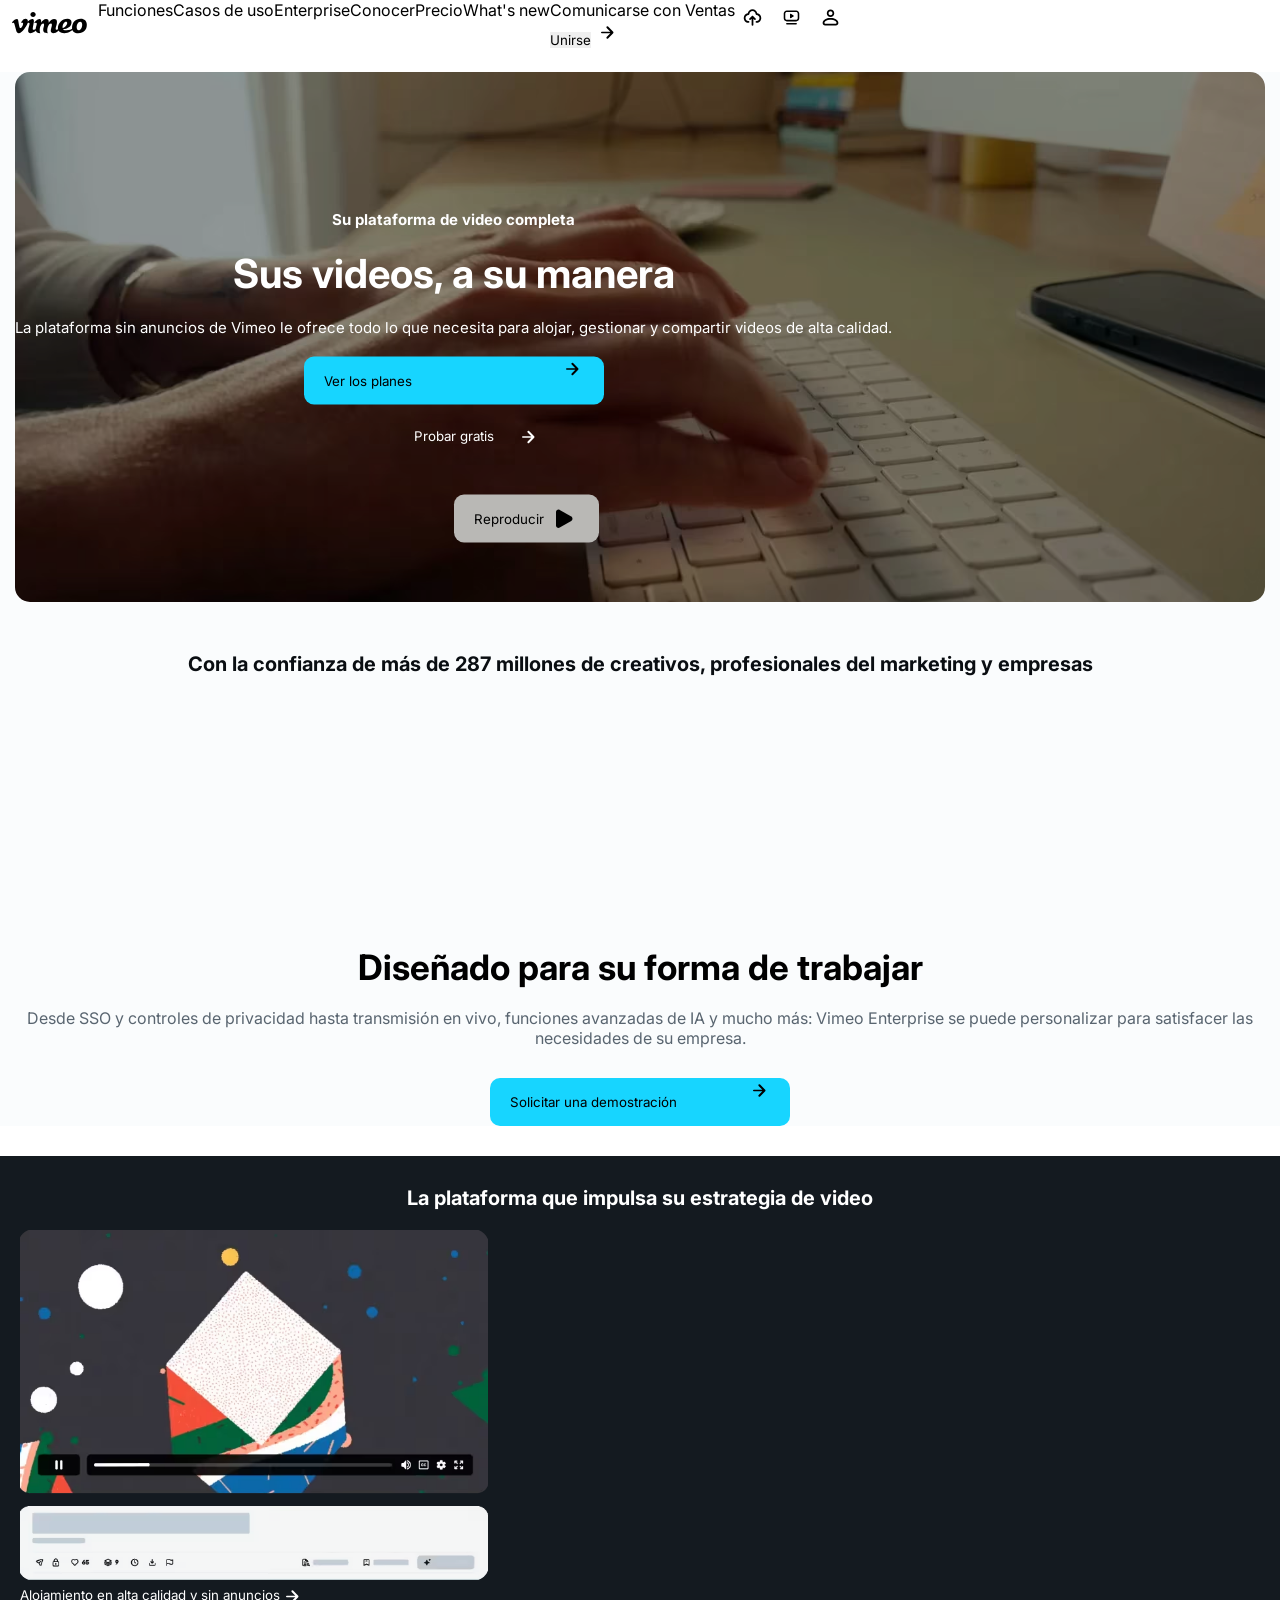
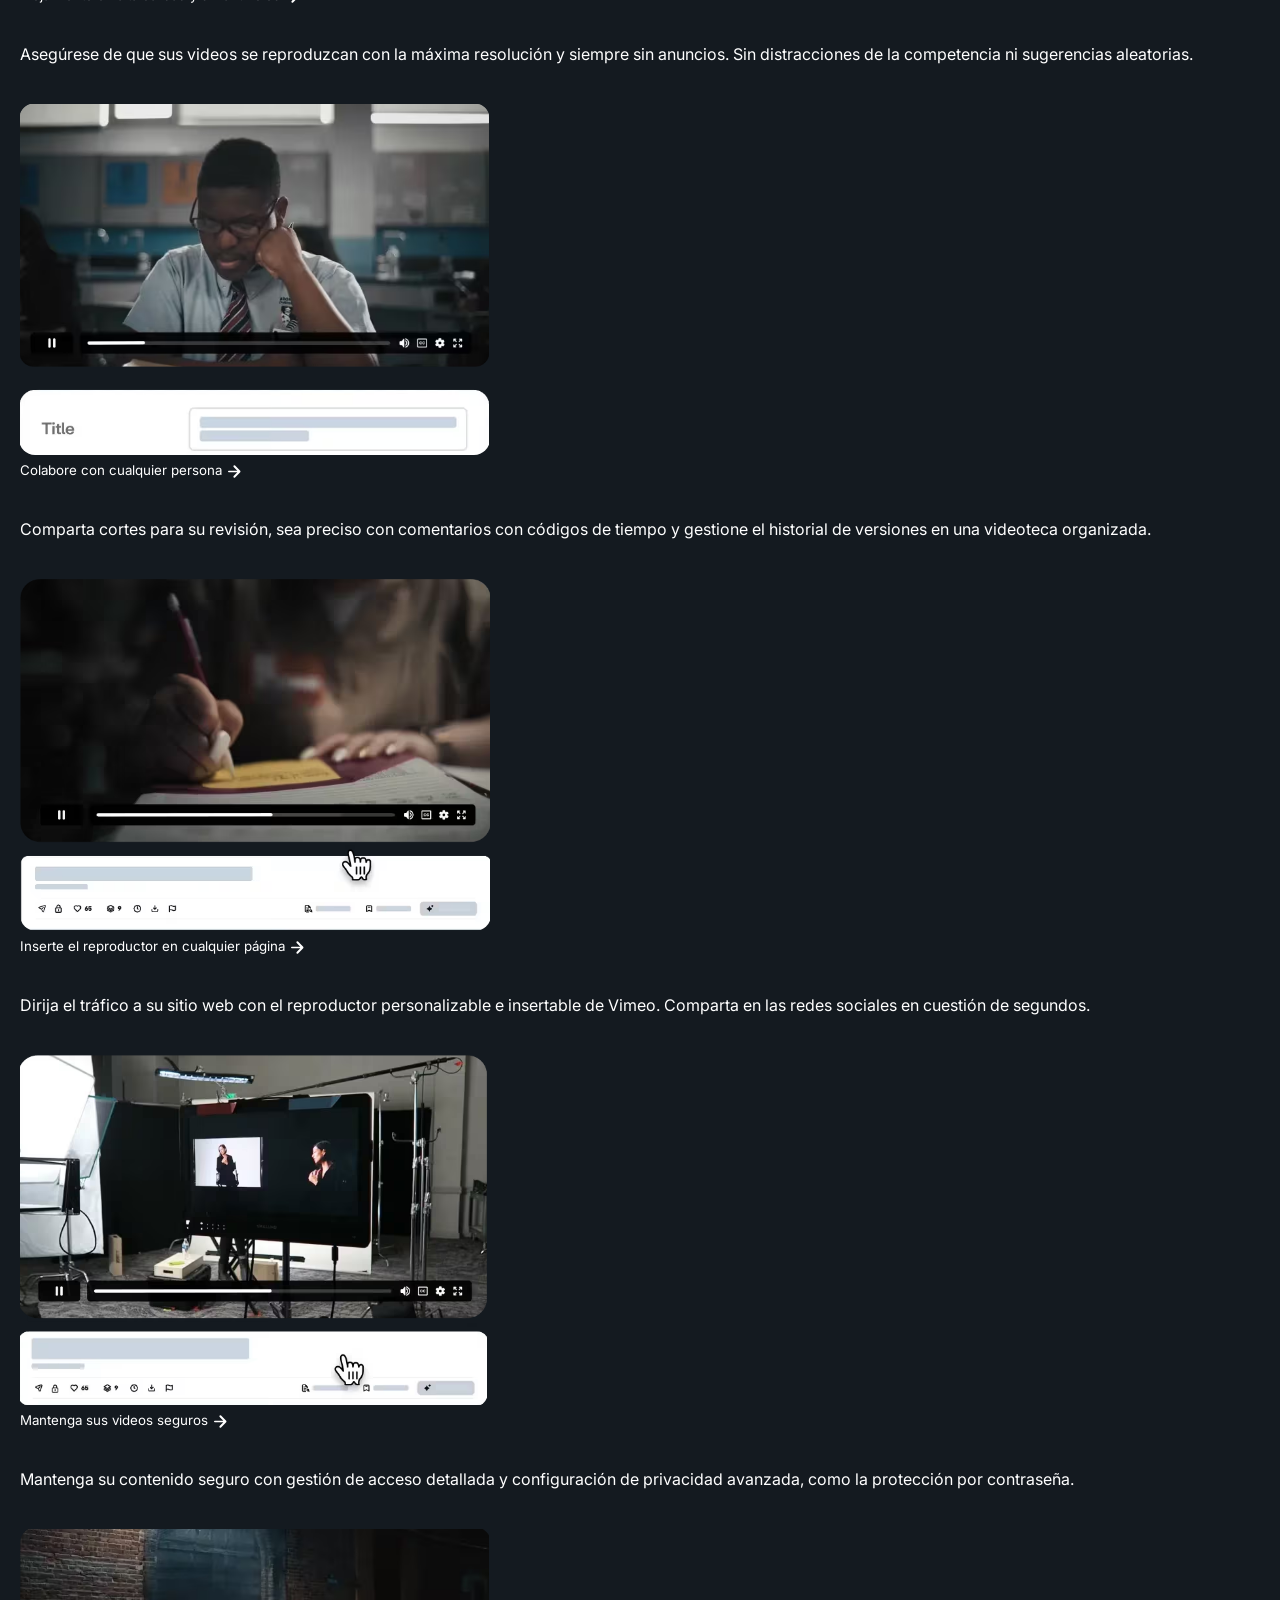
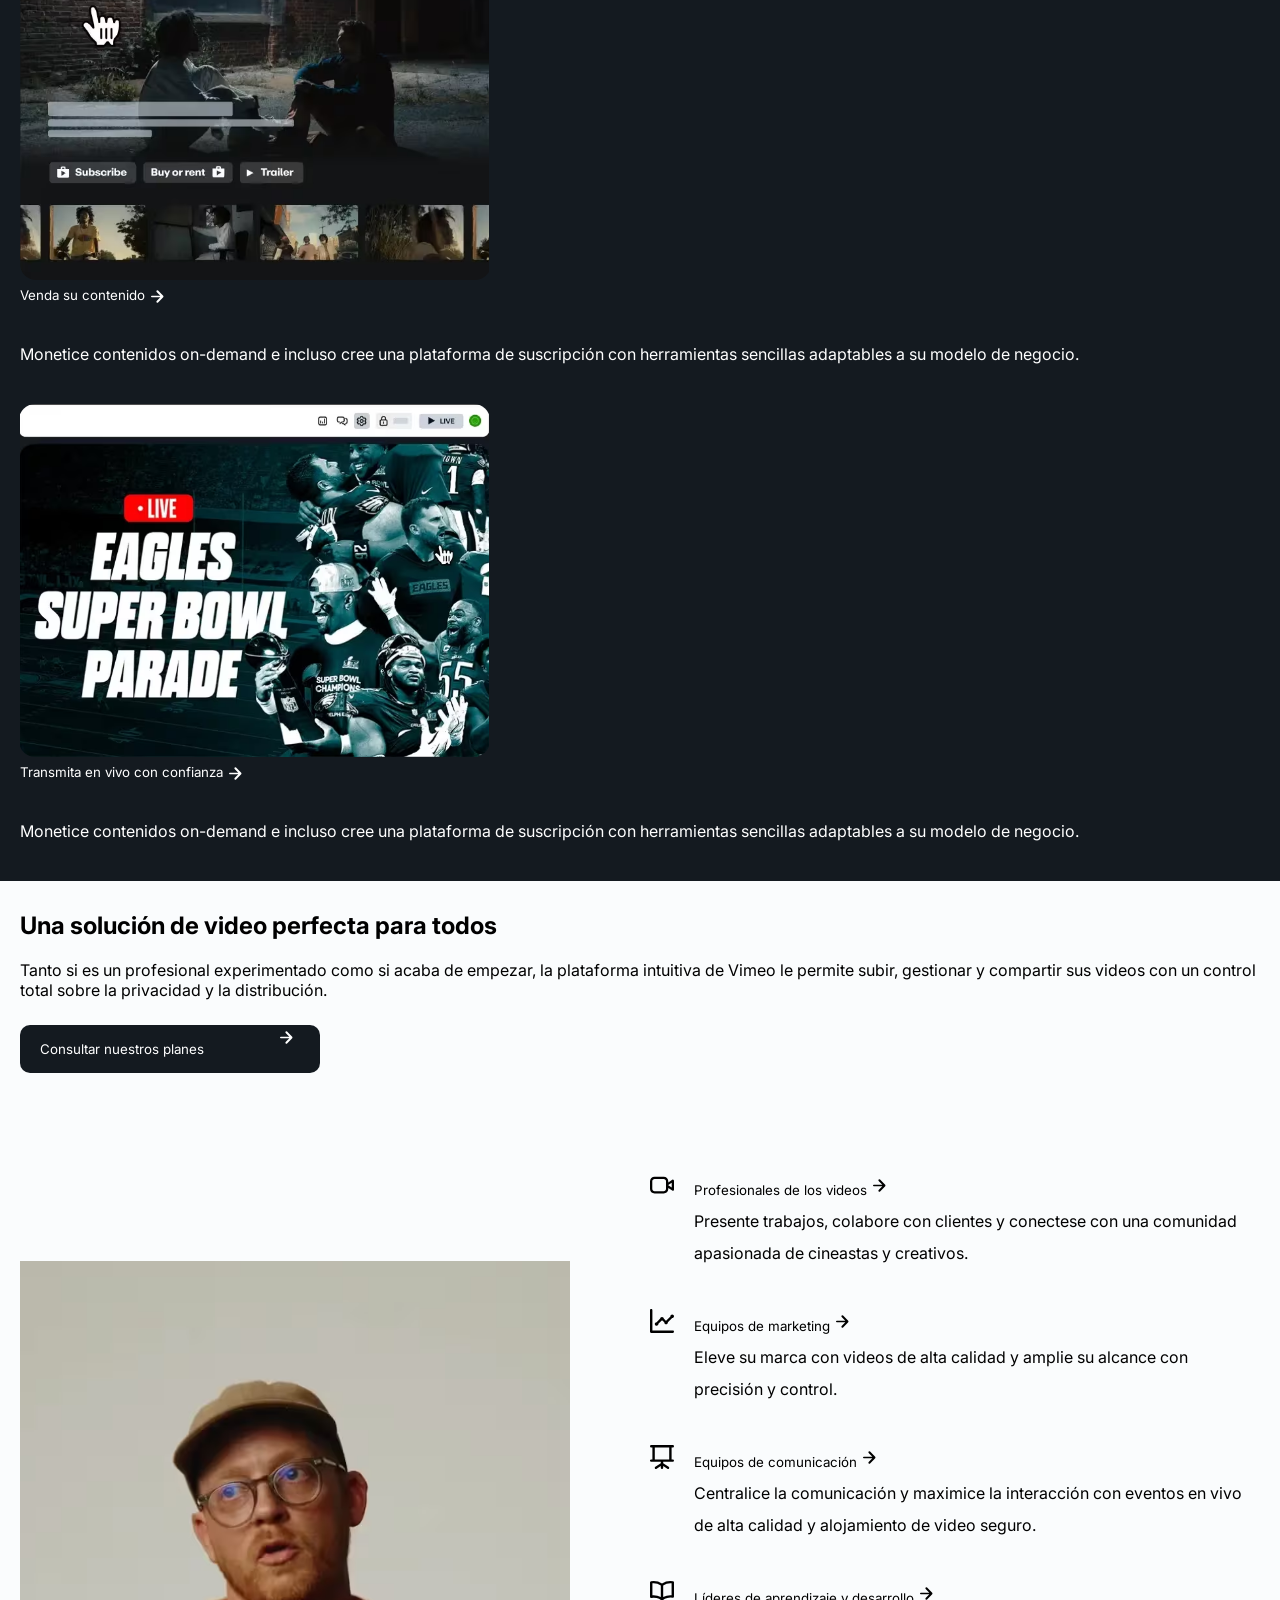
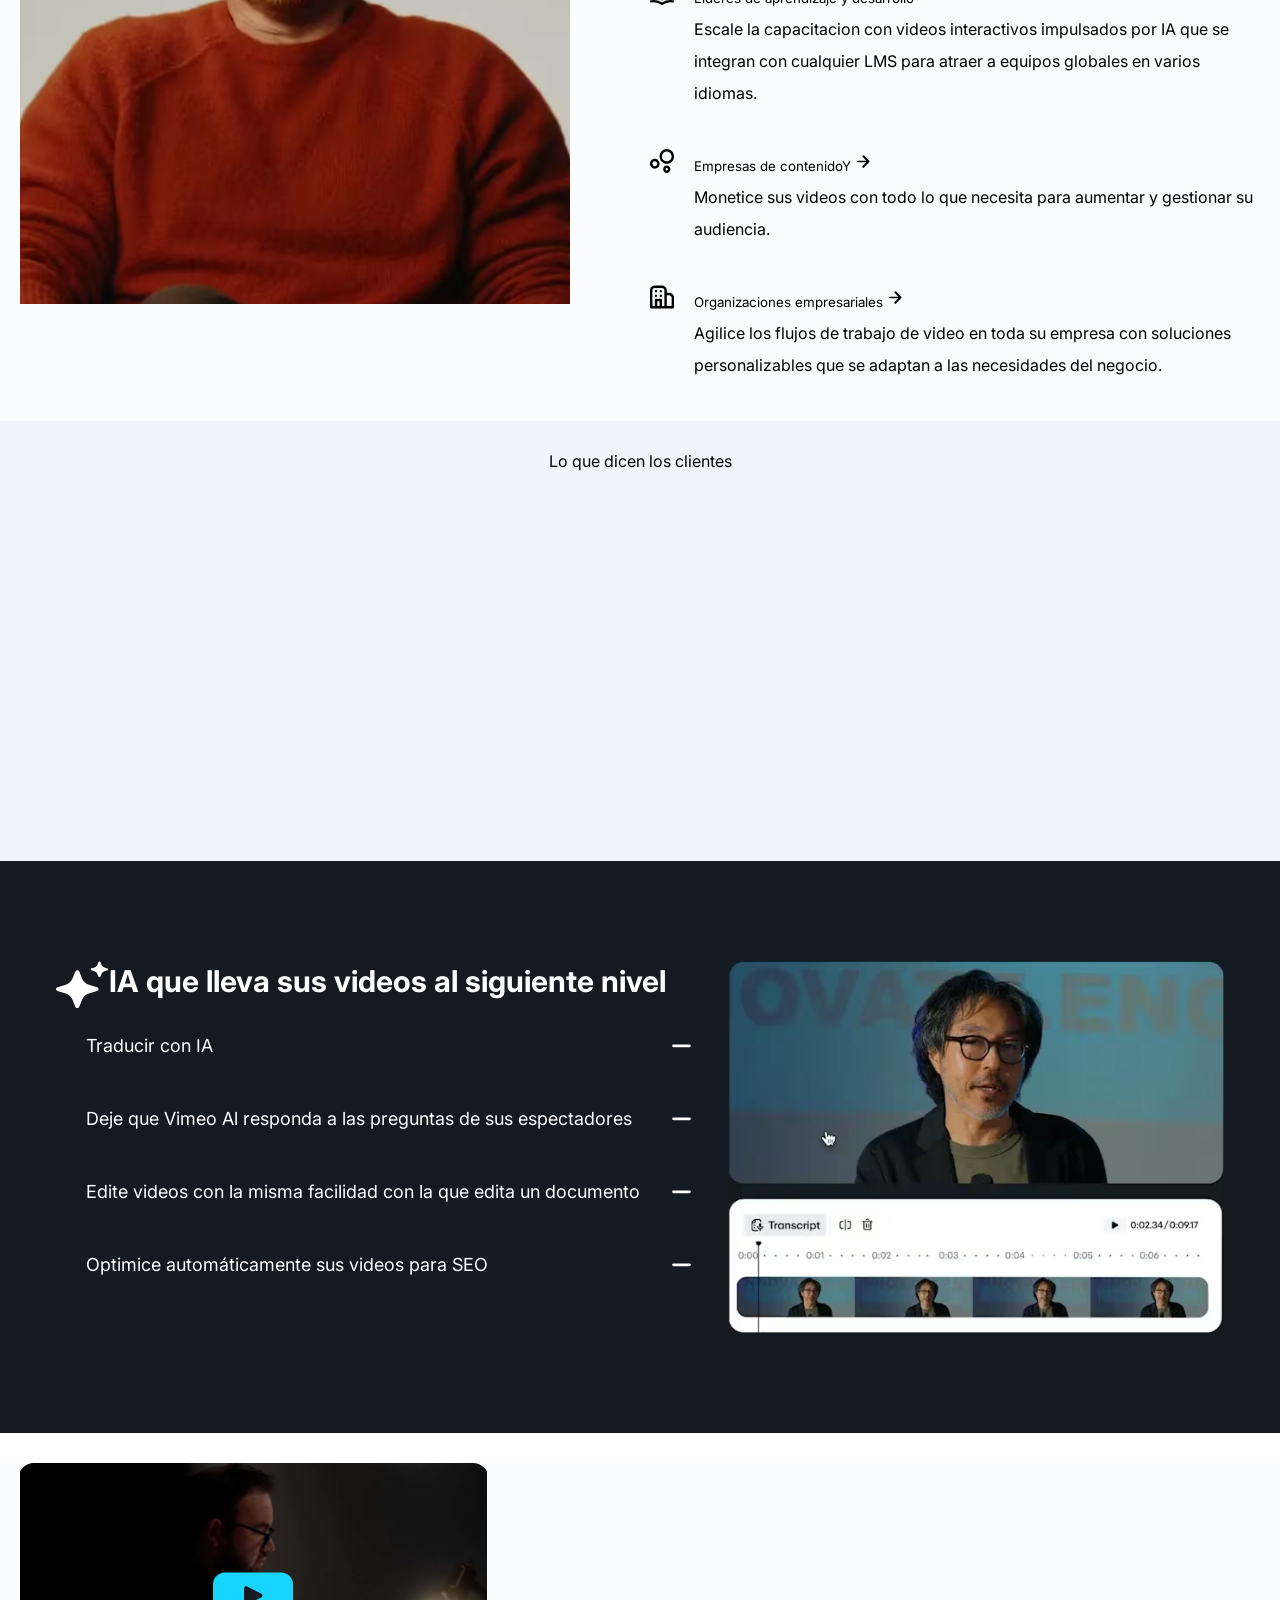
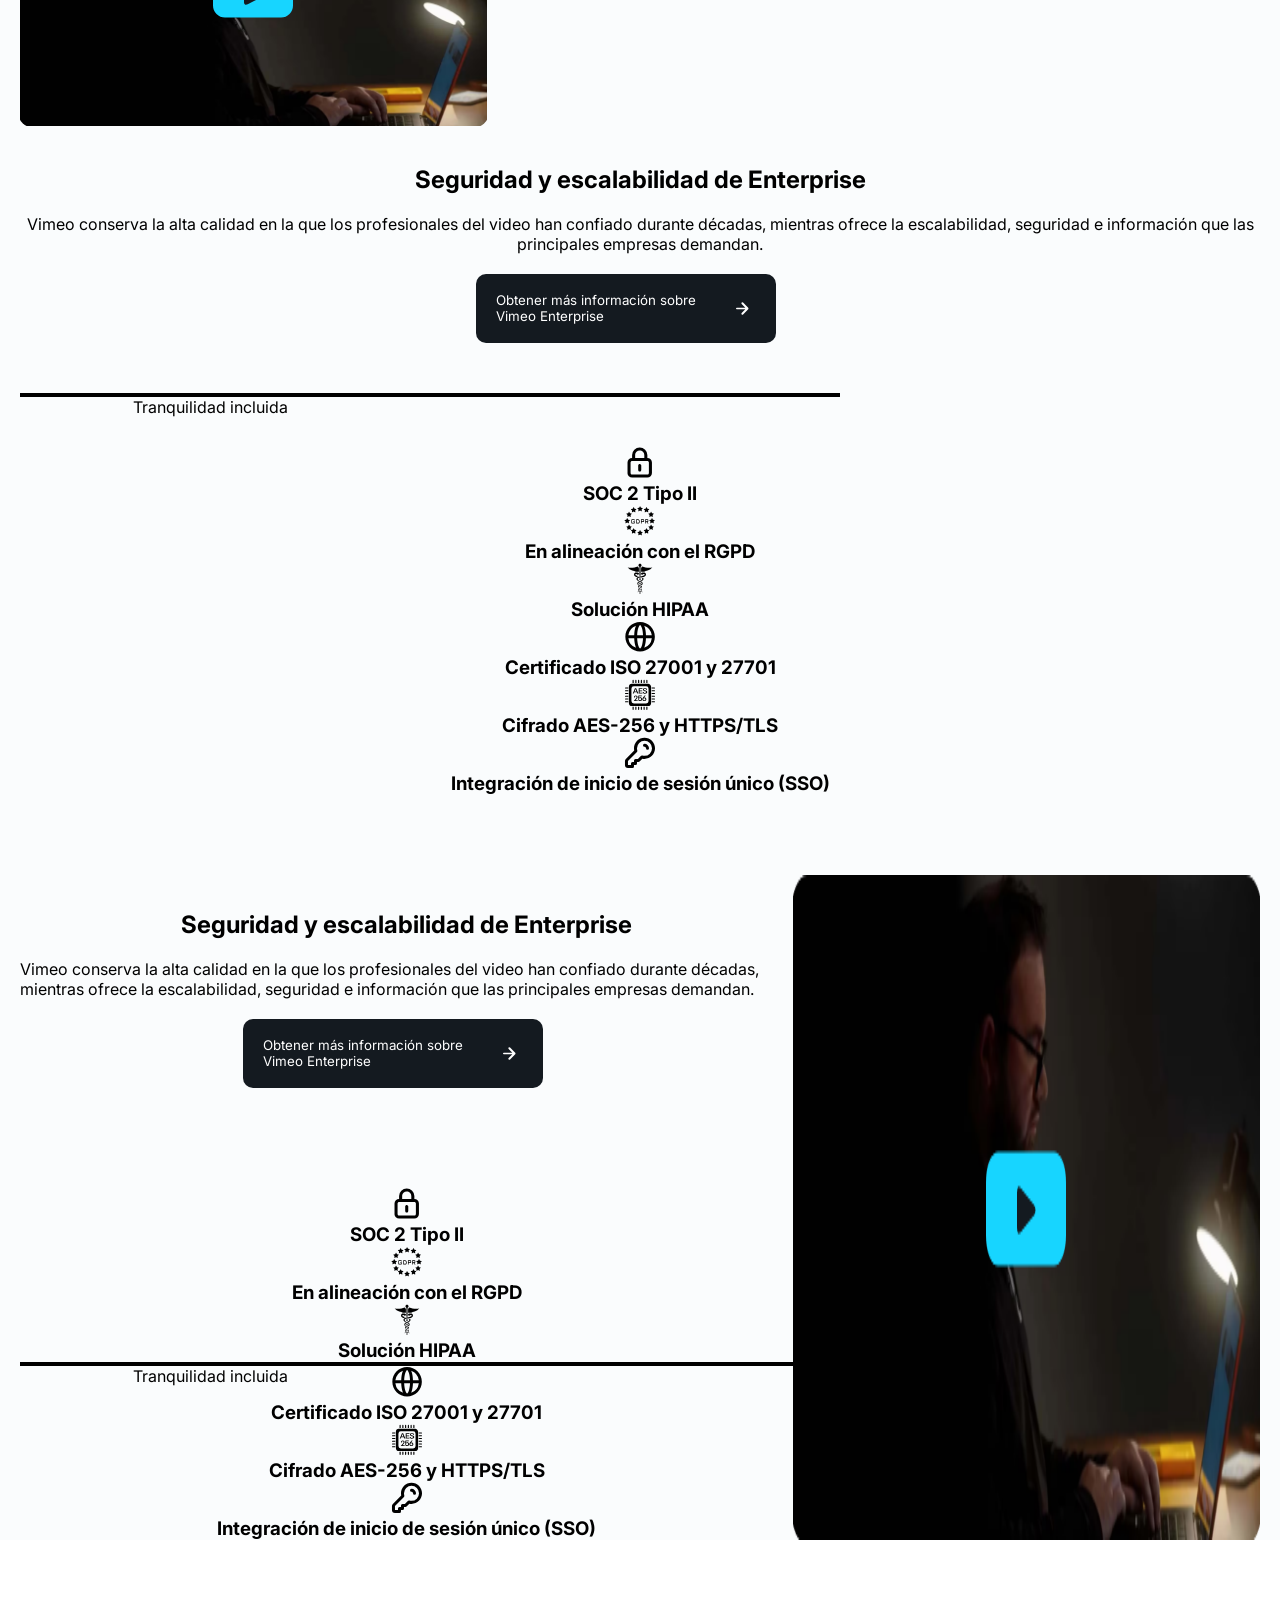
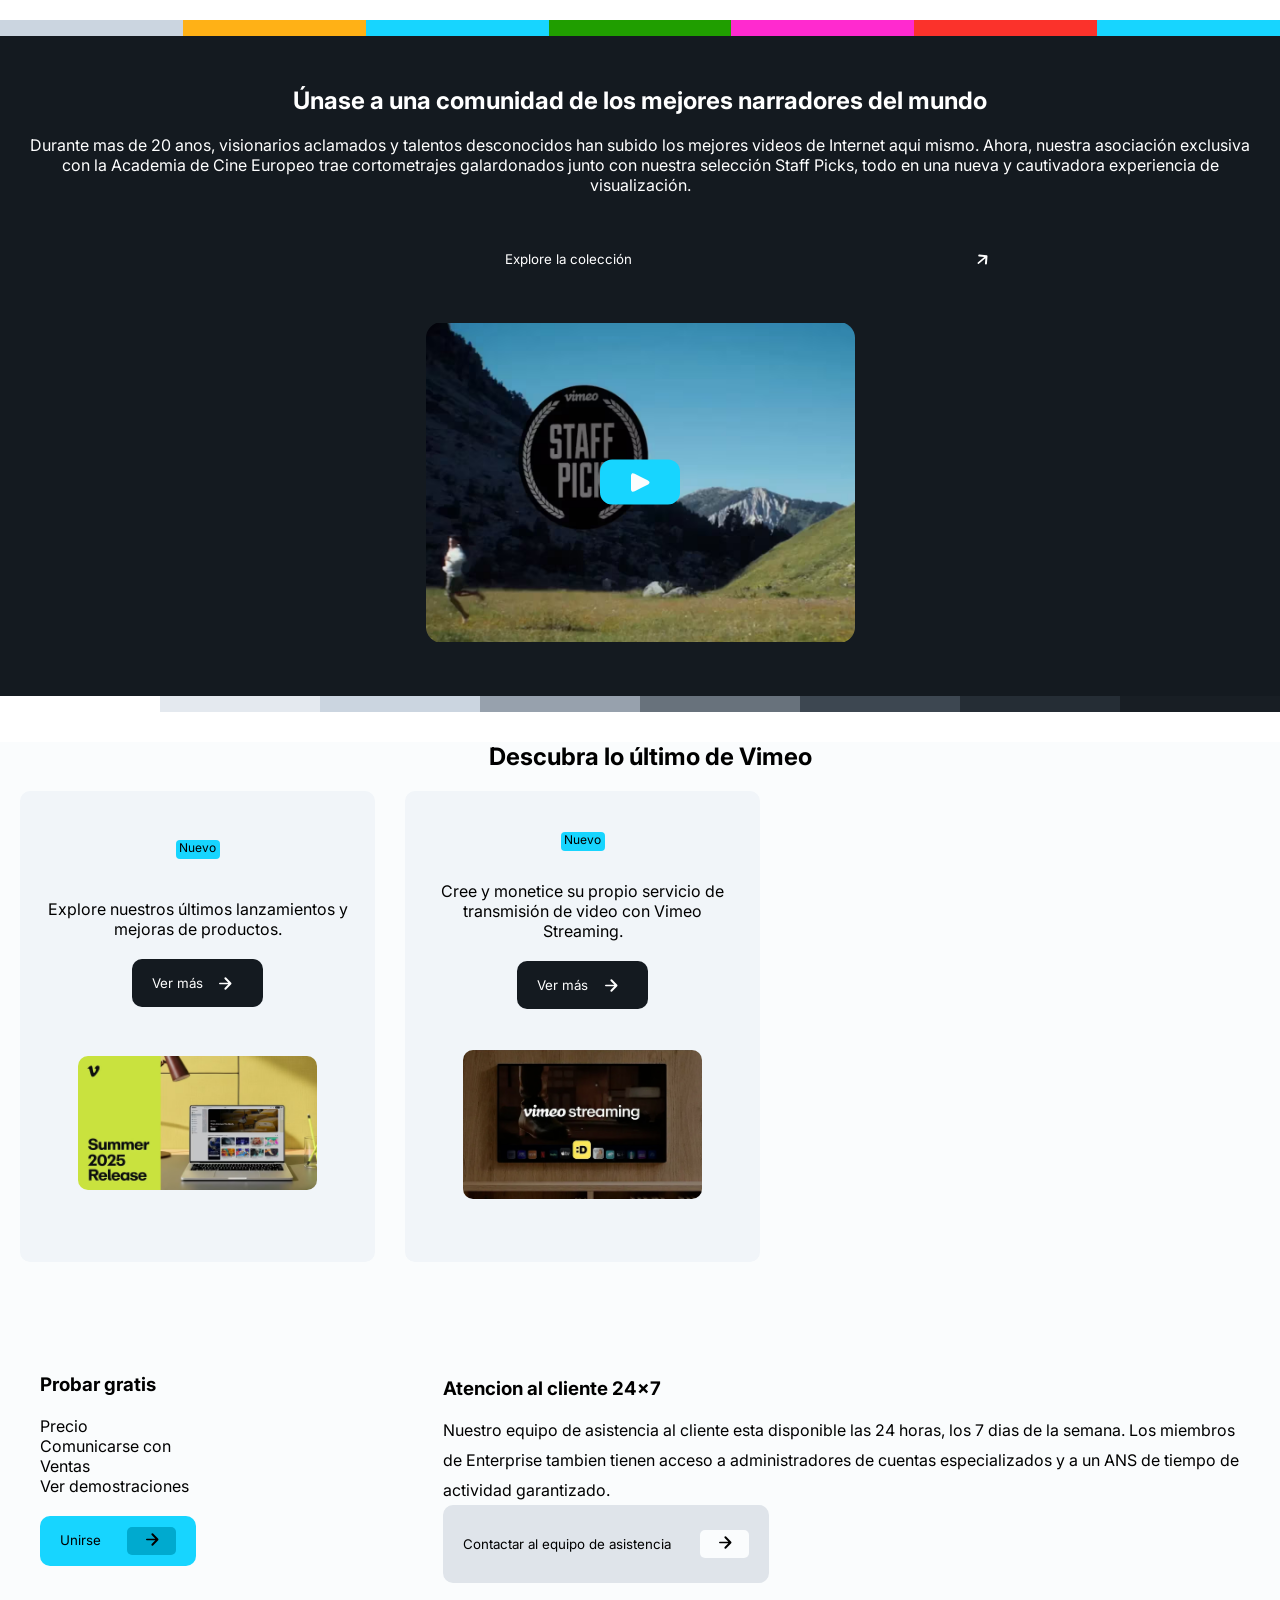
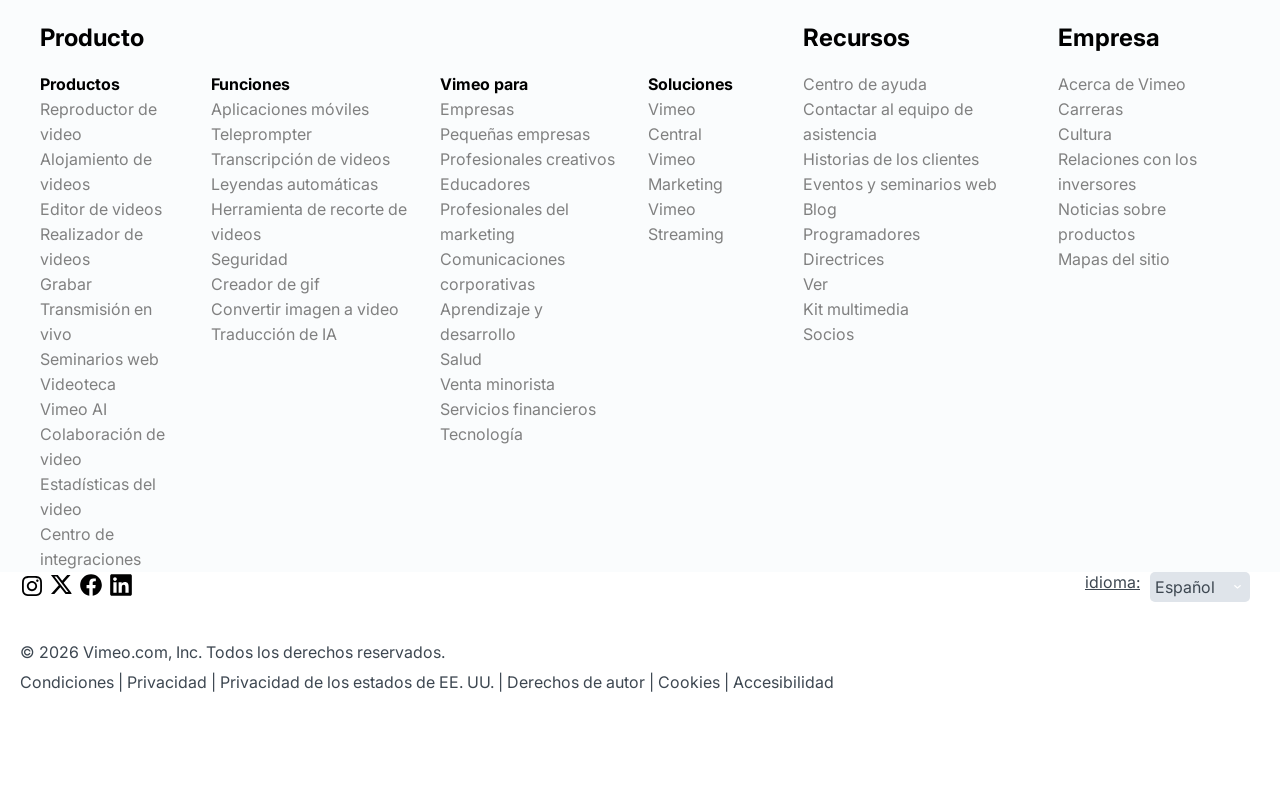
==== commit d36d522d: "segundo commit" ====
--- a/Vimeo-main/index.html
+++ b/Vimeo-main/index.html
@@ -506,61 +506,125 @@
         <section class="section-white">            
             <div class="seguridad-div">
                 <img src="img/img-8.png" alt="" class="img-size">
-                <div class="seguridad-title-div">
-                    <h2>Seguridad y escalabilidad de Enterprise</h2>
-                    <p class="texto-centro">
-                        Vimeo conserva la alta calidad en la que los profesionales del video han confiado durante
-                        décadas, mientras ofrece la escalabilidad, seguridad e información que las principales empresas demandan.</p>
+            
+                <div class="seguridad-container">
+                    <div class="seguridad-title-div">
+                        <h2>Seguridad y escalabilidad de Enterprise</h2>
+                        <p class="texto-centro">
+                            Vimeo conserva la alta calidad en la que los profesionales del video han confiado durante
+                            décadas, mientras ofrece la escalabilidad, seguridad e información que las principales empresas demandan.</p>
+                        <div>
+                            <button>Obtener más información sobre Vimeo Enterprise</button>
+                            <img src="iconos/arrow2.svg" alt="" class="arrow-blanco position6">
+                        </div>
+                    </div>
+                    
                     <div>
-                        <button>Obtener más información sobre Vimeo Enterprise</button>
-                        <img src="iconos/arrow2.svg" alt="" class="arrow-blanco position6">
-                    </div>
-                </div>
-                
-                <div>
-                    <div>
-                        <hr>
-                        <div class="tranquilidad-div">
-                            
-                            <p class="texto-centro">Tranquilidad incluida</p>
-                        </div>
-                    </div>
-                </div>
-                <div class="pros-tranquilidad-div">
-                    <div class="pros">
-                        <div>
-                            <img src="iconos/candado.svg" alt="">
-                            <h3>SOC 2 Tipo II</h3>
-                        </div>
-                        <div>
-                            <img src="iconos/rgpd.svg" alt="">
-                            <h3>En alineación con el RGPD</h3>
+                            <div>
+                                <hr>
+                                <div class="tranquilidad-div">
+                                    
+                                    <p class="texto-centro">Tranquilidad incluida</p>
+                                </div>
+                            </div>
+                        <div class="pros-tranquilidad-div">
+                            <div class="pros">
+                                <div>
+                                    <img src="iconos/candado.svg" alt="">
+                                    <h3>SOC 2 Tipo II</h3>
+                                </div>
+                                <div>
+                                    <img src="iconos/rgpd.svg" alt="">
+                                    <h3>En alineación con el RGPD</h3>
+                                </div>
+                            </div>
+                            
+                            <div class="pros">
+                                <div>
+                                    <img src="iconos/hipaa.svg" alt="">
+                                    <h3>Solución HIPAA</h3>
+                                </div>
+                                <div>
+                                    <img src="iconos/iso.svg" alt="">
+                                    <h3>Certificado ISO 27001 y 27701</h3>
+                                </div>
+                            </div>
+                            <div class="pros">
+                                <div>
+                                    <img src="iconos/cifrado.svg" alt="">
+                                    <h3>Cifrado AES-256 y HTTPS/TLS</h3>
+                                </div>
+                                <div>
+                                    <img src="iconos/sso.svg" alt="">
+                                    <h3>Integración de inicio de sesión único (SSO)</h3>
+                                </div> 
+                            </div>                    
+                        </div>
+                    </div>
+                        
+                </div>
+                
+            </div>
+
+            <div class="seguridad-div  visible-pc">                
+                <div class="seguridad-container">
+                    <div class="seguridad-title-div">
+                        <h2>Seguridad y escalabilidad de Enterprise</h2>
+                        <p>
+                            Vimeo conserva la alta calidad en la que los profesionales del video han confiado durante
+                            décadas, mientras ofrece la escalabilidad, seguridad e información que las principales empresas demandan.</p>
+                        <div>
+                            <button>Obtener más información sobre Vimeo Enterprise</button>
+                            <img src="iconos/arrow2.svg" alt="" class="arrow-blanco position6">
                         </div>
                     </div>
                     
-                    <div class="pros">
-                        <div>
-                            <img src="iconos/hipaa.svg" alt="">
-                            <h3>Solución HIPAA</h3>
-                        </div>
-                        <div>
-                            <img src="iconos/iso.svg" alt="">
-                            <h3>Certificado ISO 27001 y 27701</h3>
-                        </div>
-                    </div>
-                    <div class="pros">
-                        <div>
-                            <img src="iconos/cifrado.svg" alt="">
-                            <h3>Cifrado AES-256 y HTTPS/TLS</h3>
-                        </div>
-                        <div>
-                            <img src="iconos/sso.svg" alt="">
-                            <h3>Integración de inicio de sesión único (SSO)</h3>
-                        </div> 
-                    </div>                    
-                </div>
-            </div>
-
+                    <div>                            
+                        <div class="pros-tranquilidad-div">
+                            <div class="pros">
+                                <div>
+                                    <img src="iconos/candado.svg" alt="">
+                                    <h3>SOC 2 Tipo II</h3>
+                                </div>
+                                <div>
+                                    <img src="iconos/rgpd.svg" alt="">
+                                    <h3>En alineación con el RGPD</h3>
+                                </div>
+                            
+                                <div>
+                                    <img src="iconos/hipaa.svg" alt="">
+                                    <h3>Solución HIPAA</h3>
+                                </div>
+                            </div>
+                            <div>
+                                <hr>
+                                <div class="tranquilidad-div">
+                                    
+                                    <p class="texto-centro">Tranquilidad incluida</p>
+                                </div>
+                            </div>
+                            <div class="pros">    
+                                <div>
+                                    <img src="iconos/iso.svg" alt="">
+                                    <h3>Certificado ISO 27001 y 27701</h3>
+                                </div>
+                            
+                            
+                                <div>
+                                    <img src="iconos/cifrado.svg" alt="">
+                                    <h3>Cifrado AES-256 y HTTPS/TLS</h3>
+                                </div>
+                                <div>
+                                    <img src="iconos/sso.svg" alt="">
+                                    <h3>Integración de inicio de sesión único (SSO)</h3>
+                                </div> 
+                            </div>                    
+                        </div>
+                    </div>
+                      
+                </div>
+                <img src="img/img-8.png" alt="" class="img-size"> 
+            </div>
         </section>
         <section class="section-black">
             <div class="colores-div">
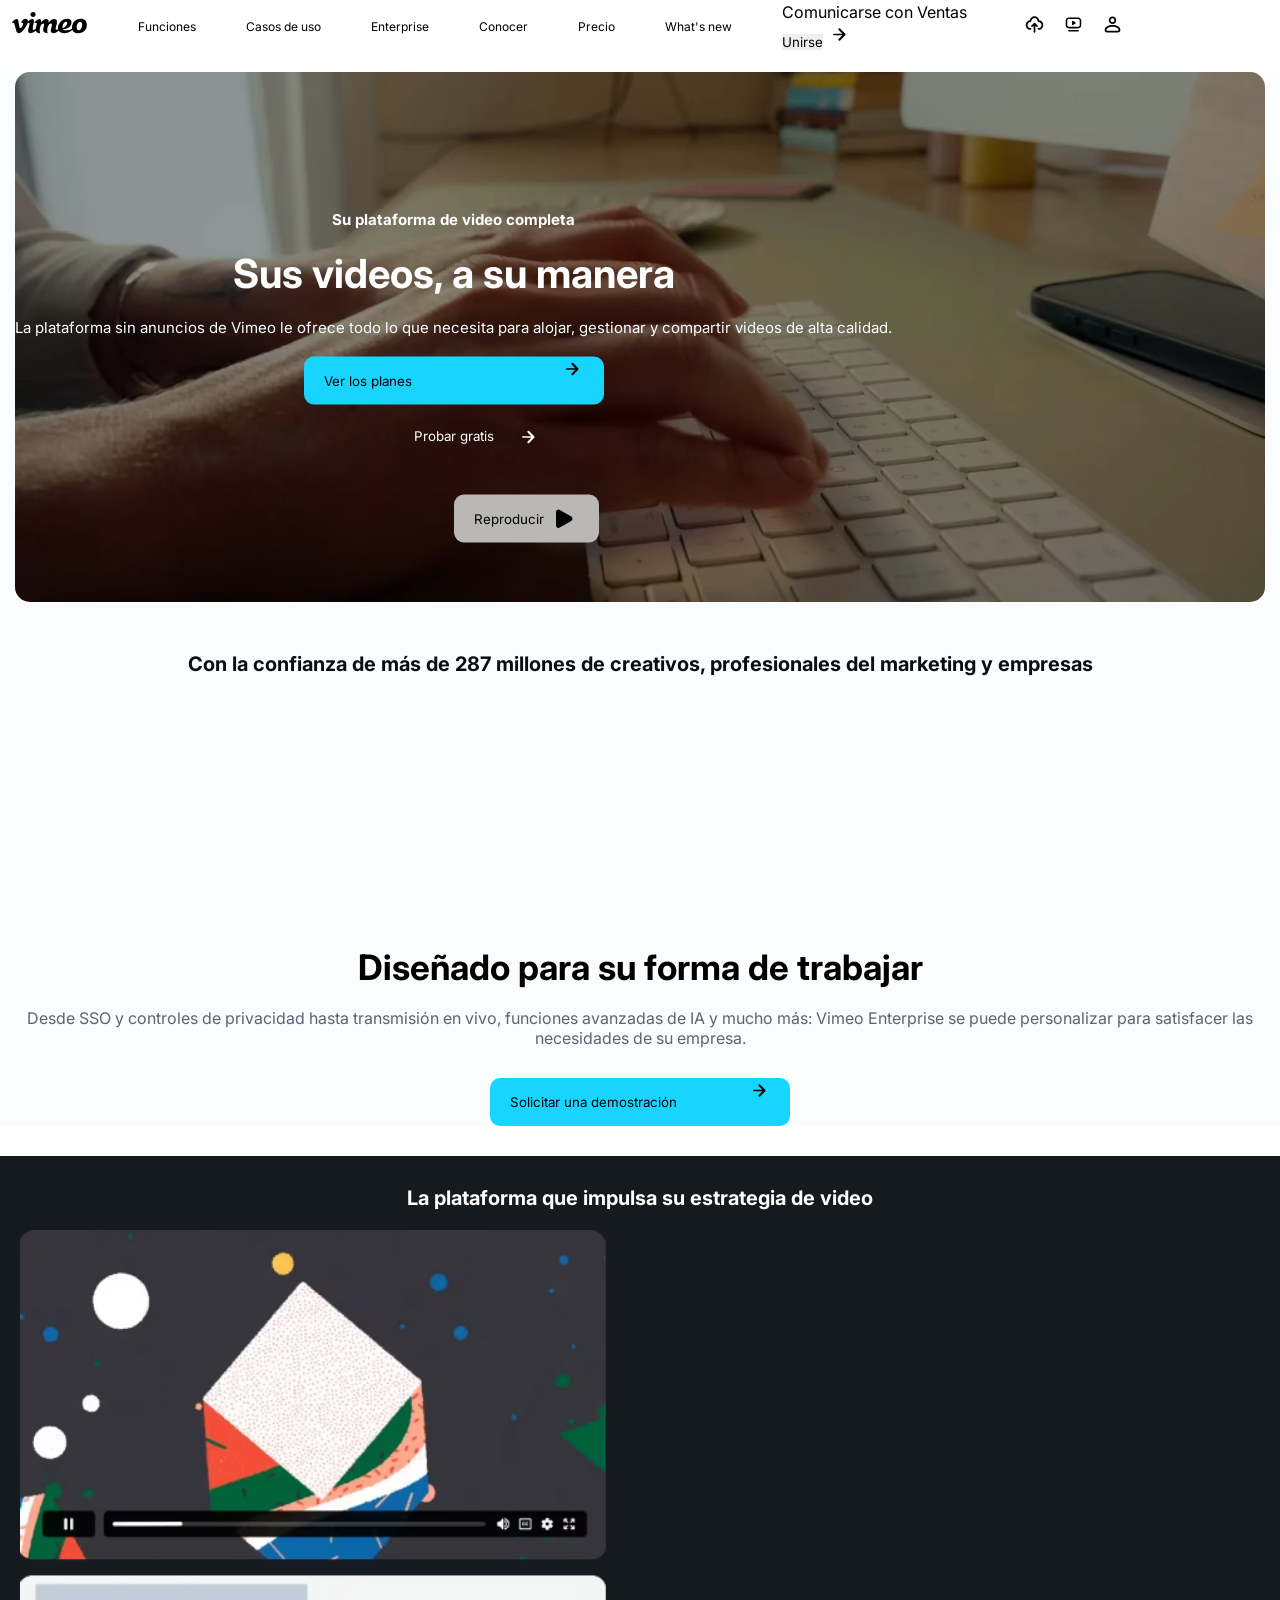
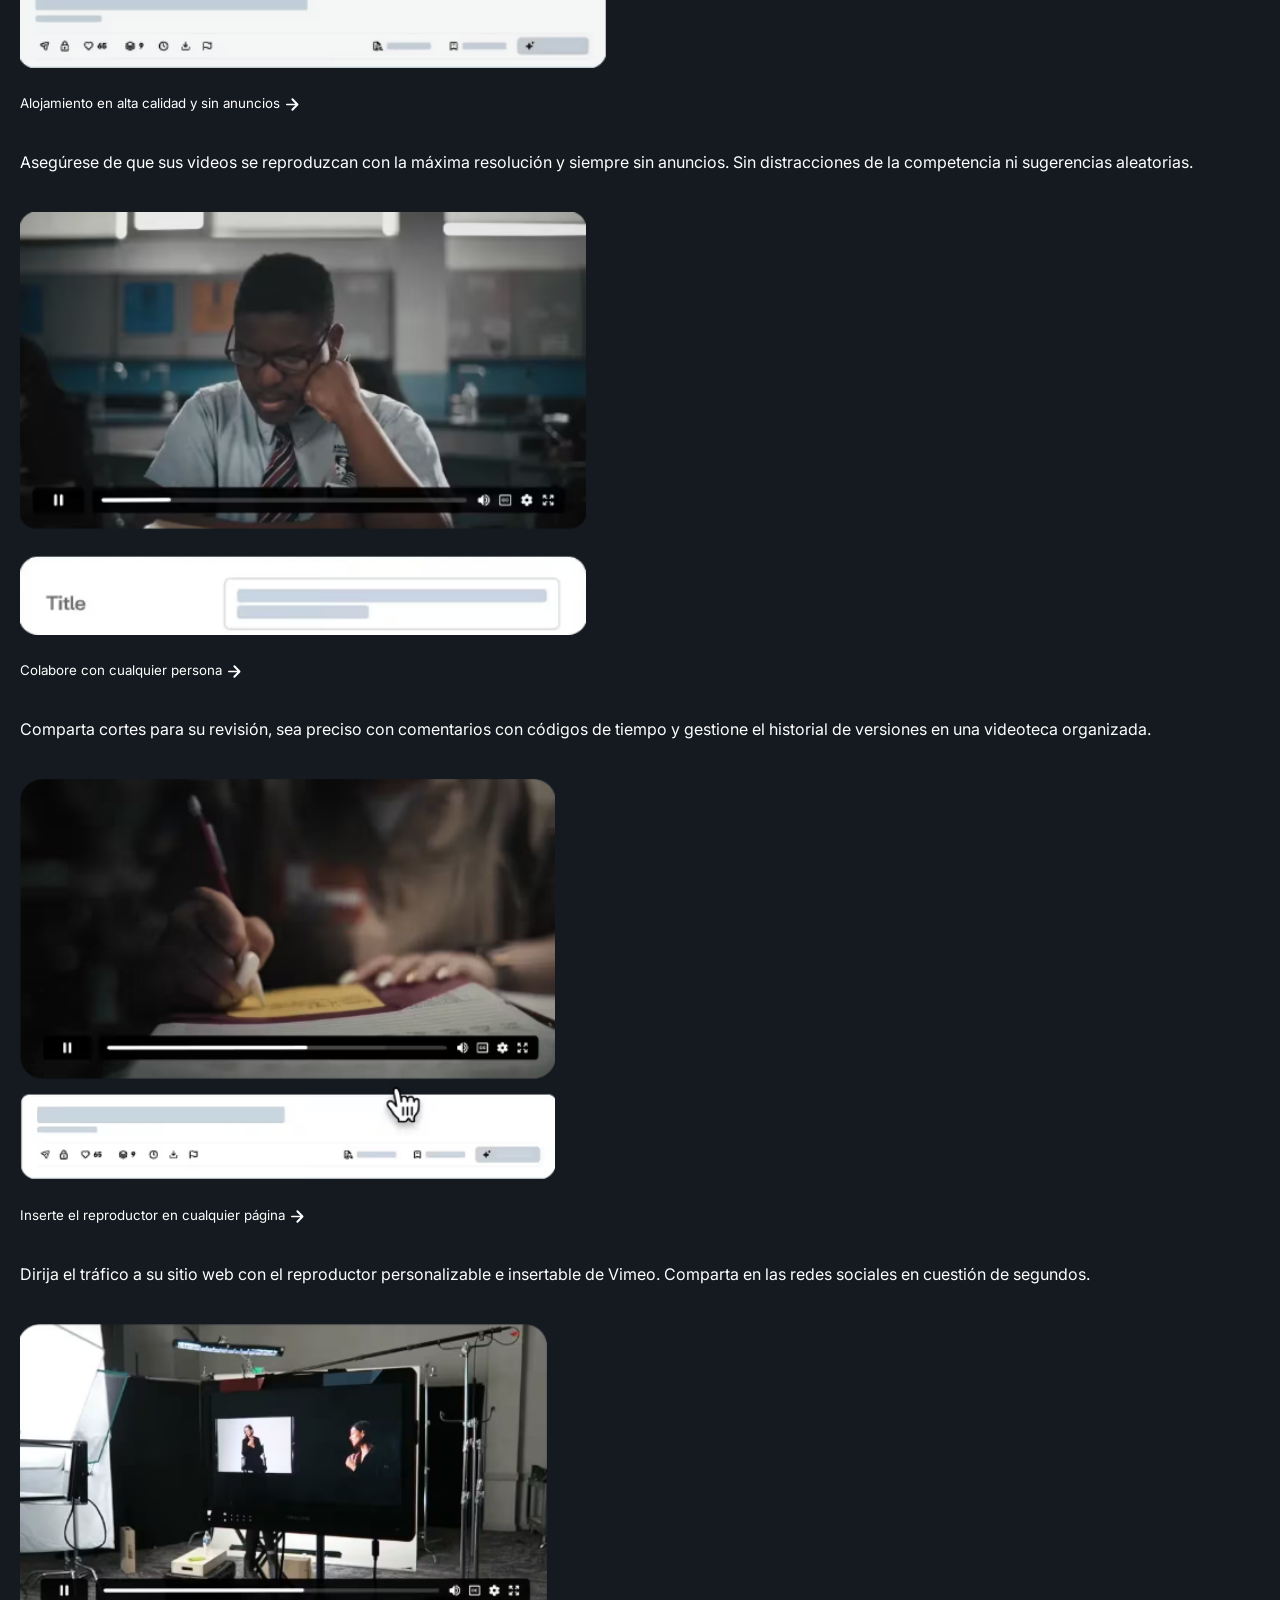
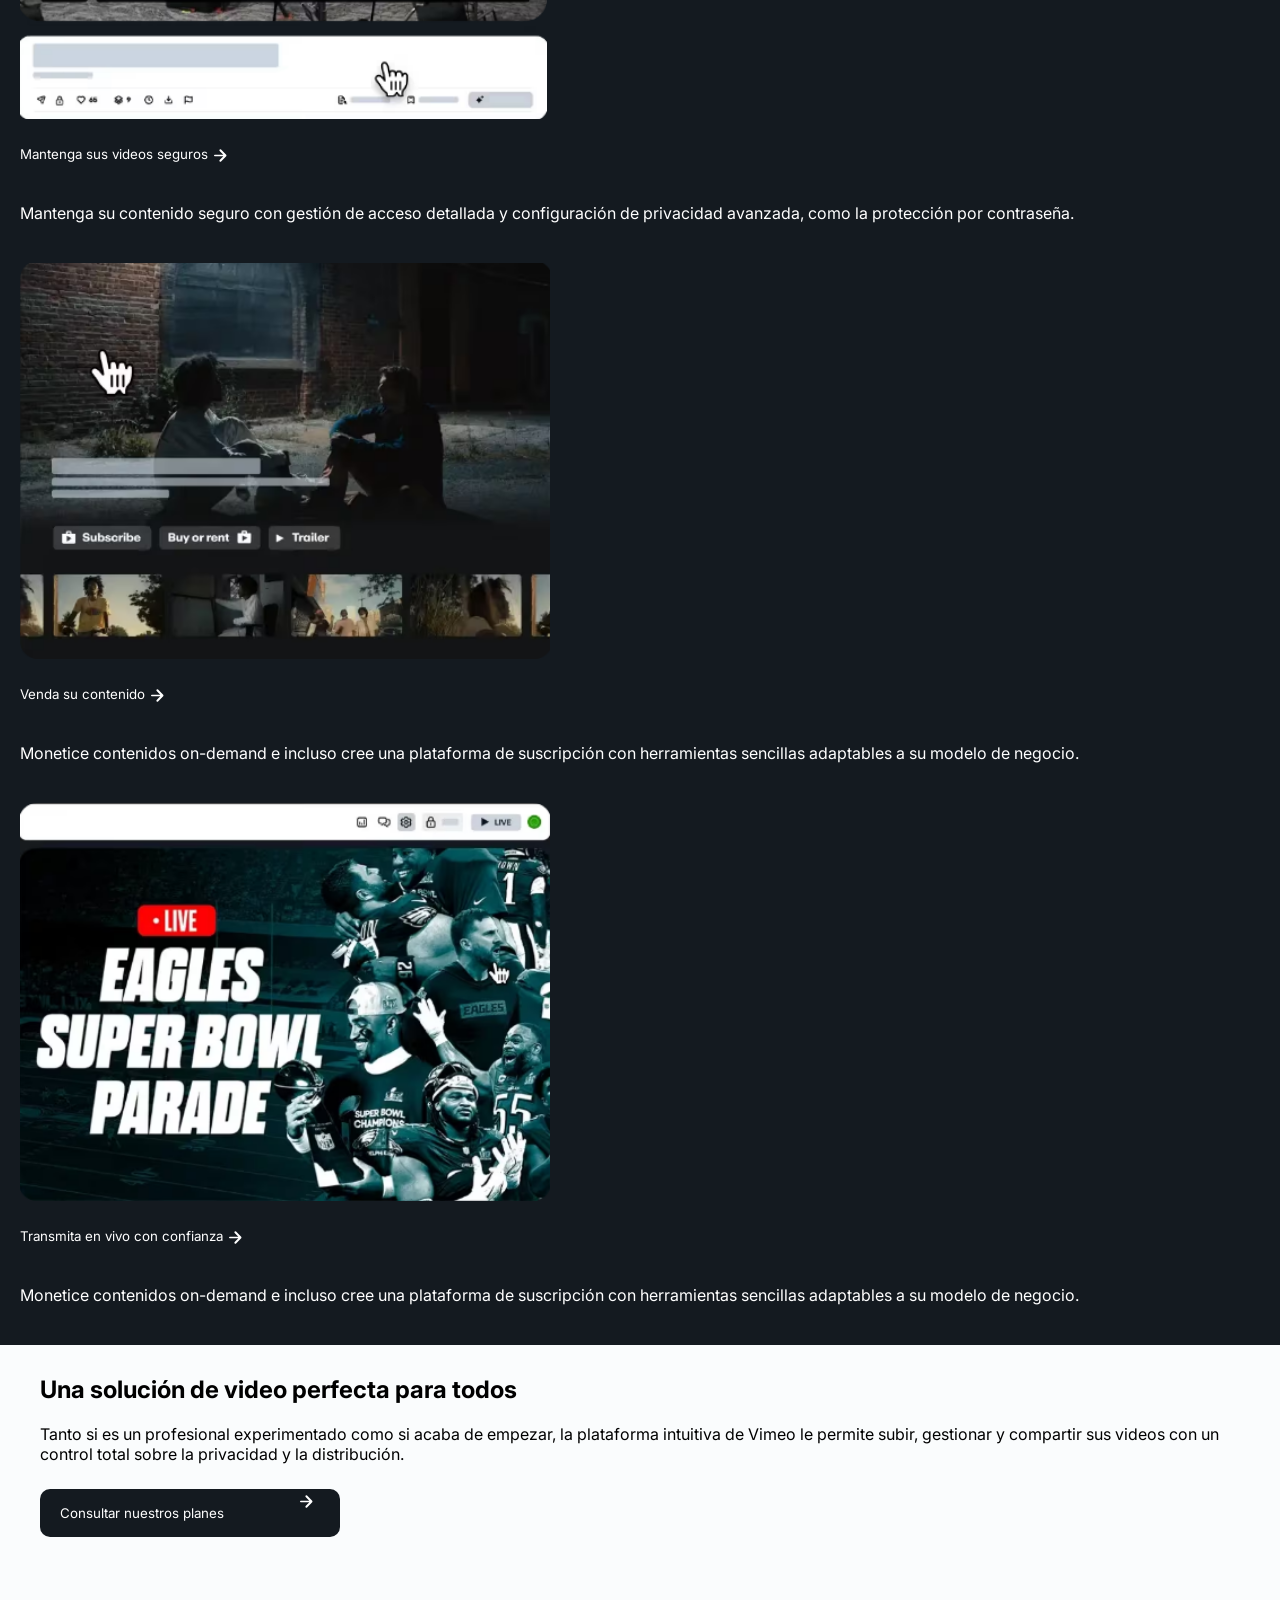
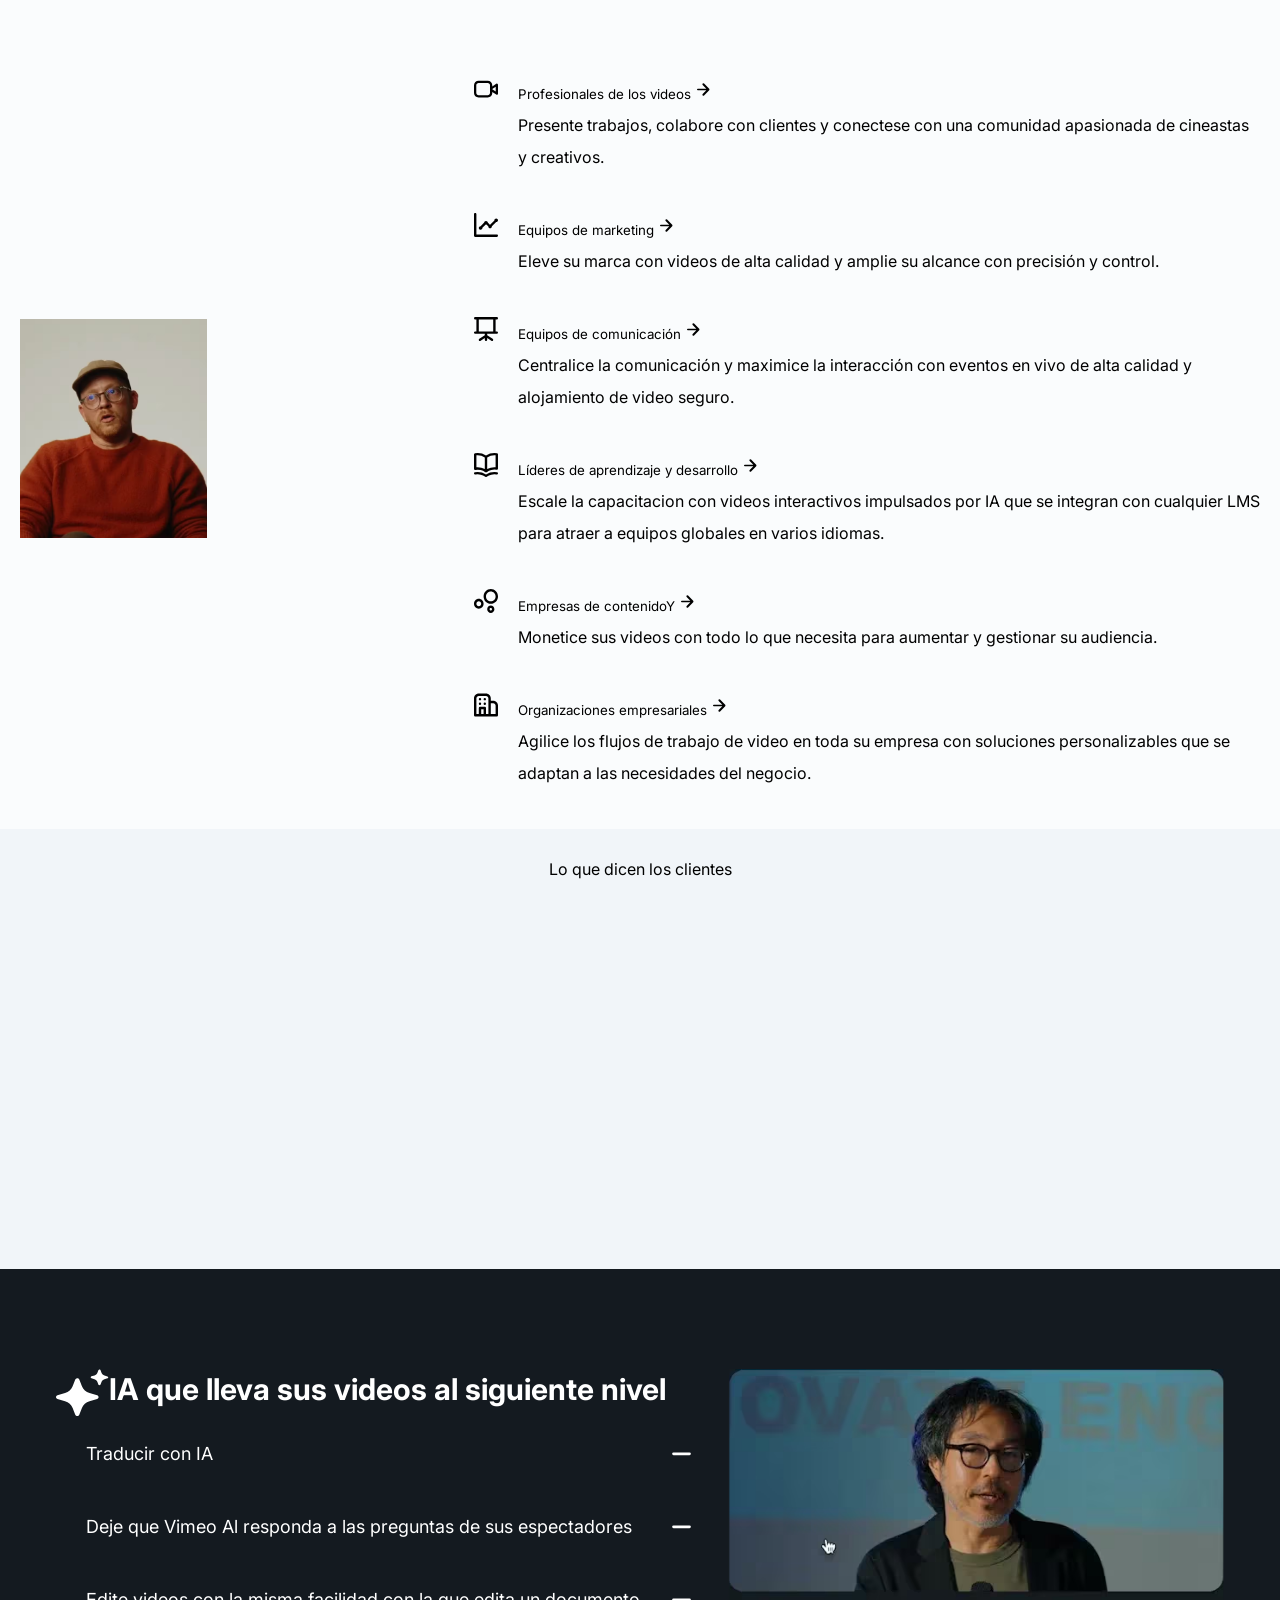
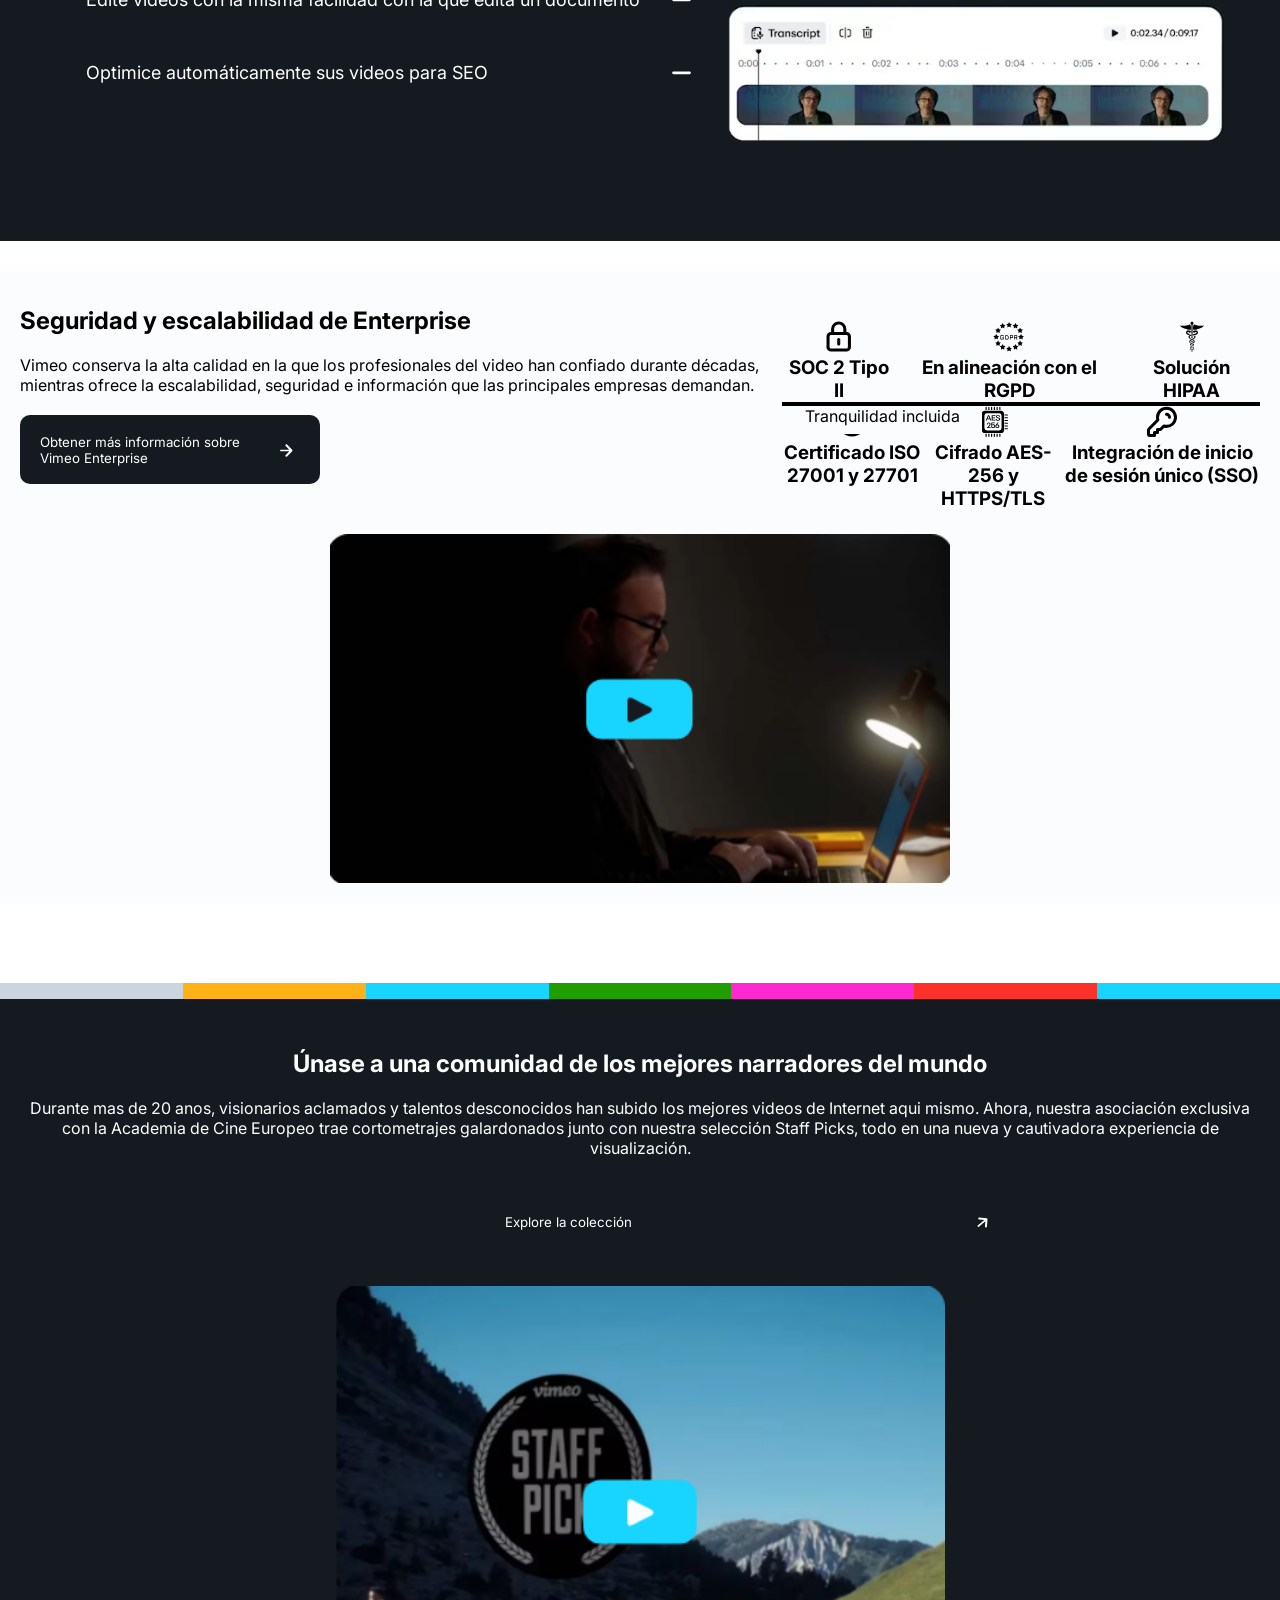
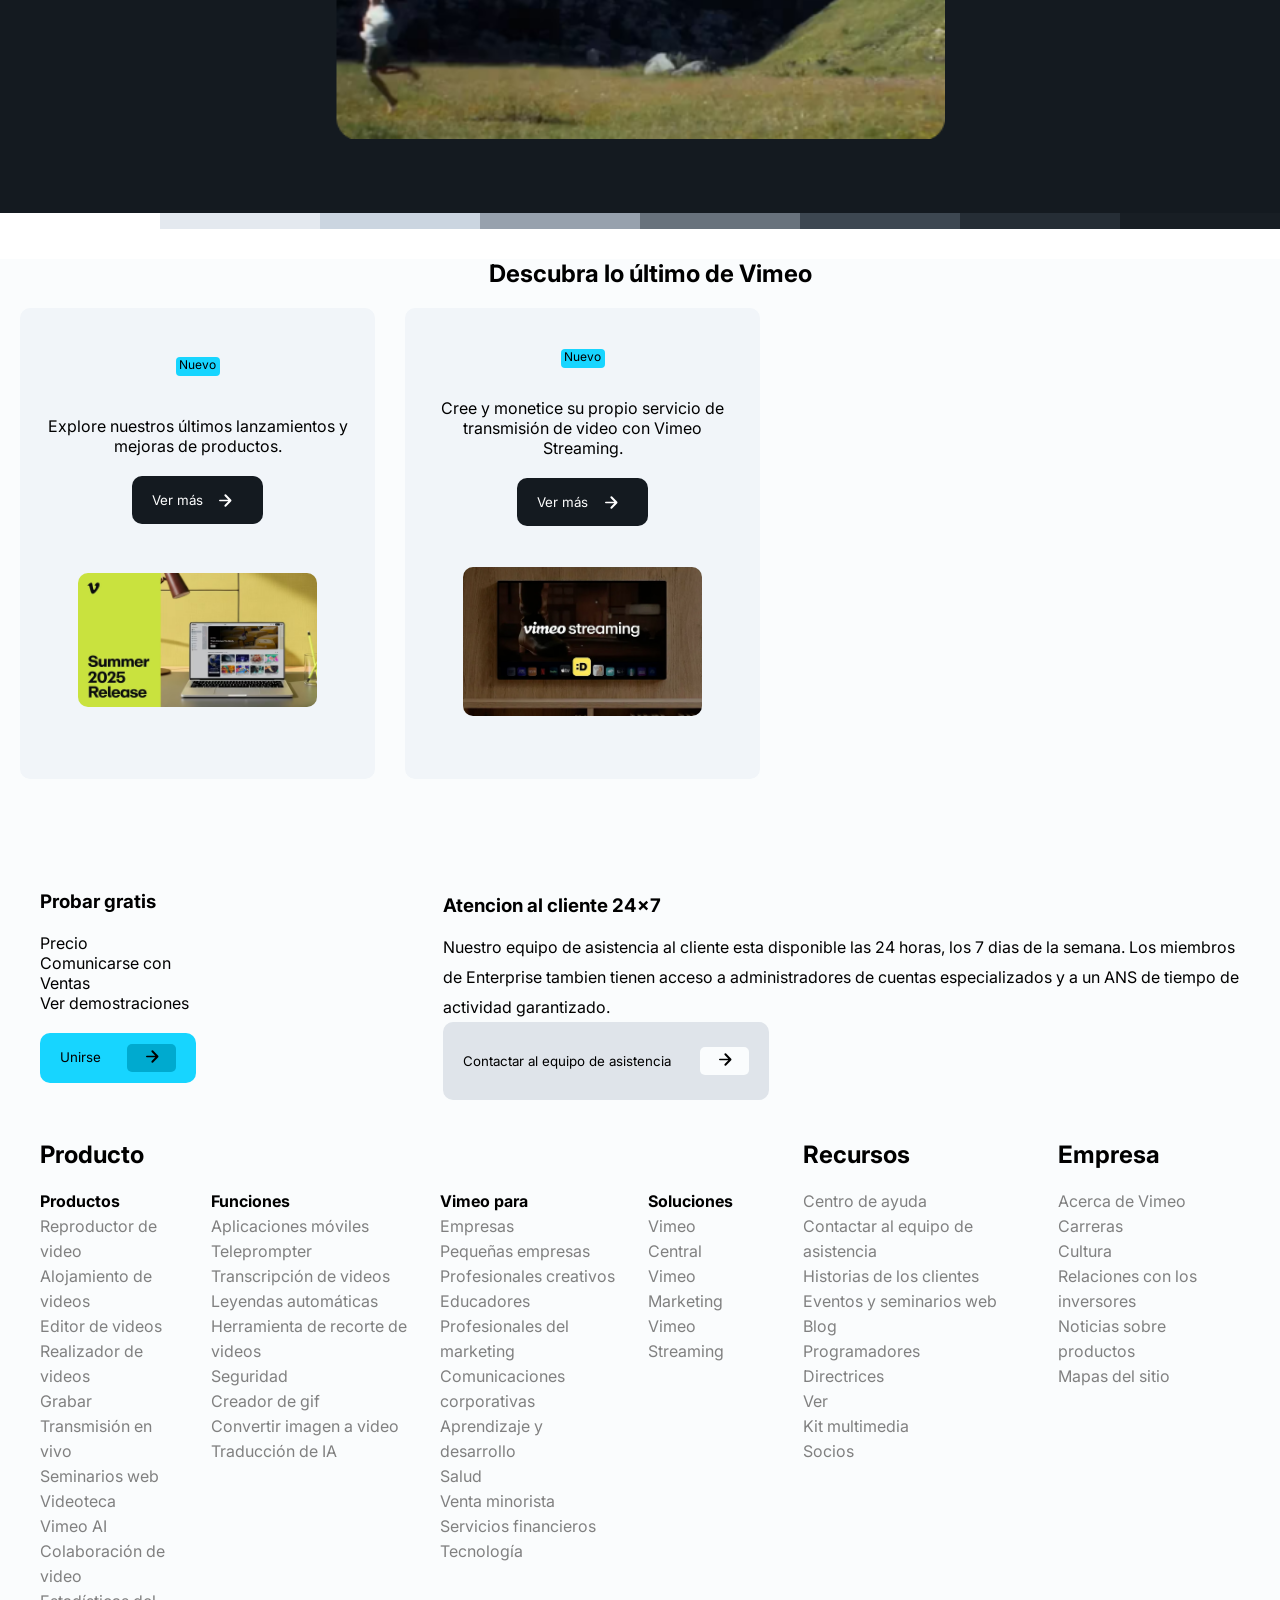
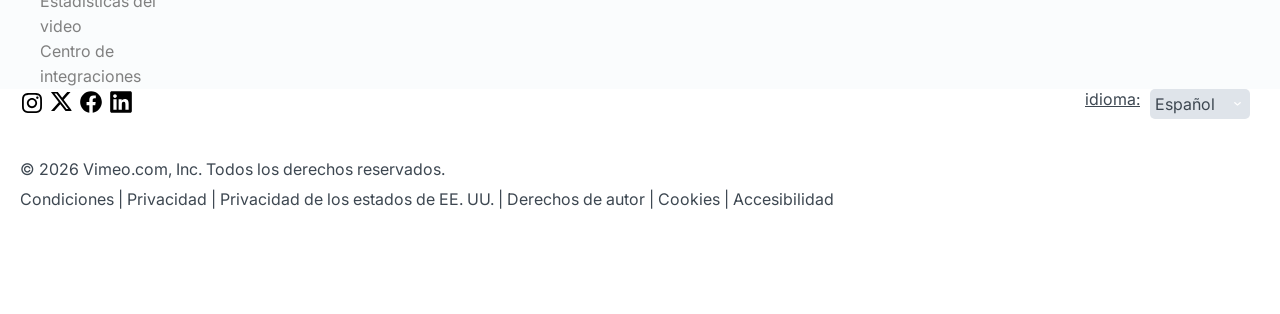
==== commit 225cf198: "tercer commit" ====
--- a/Vimeo-main/index.html
+++ b/Vimeo-main/index.html
@@ -504,7 +504,7 @@
             </div>
         </section>
         <section class="section-white">            
-            <div class="seguridad-div">
+            <div class="seguridad-div visible-movil">
                 <img src="img/img-8.png" alt="" class="img-size">
             
                 <div class="seguridad-container">
--- a/Vimeo-main/style.css
+++ b/Vimeo-main/style.css
@@ -205,7 +205,7 @@
     transform: translateY(42px);
     margin-left: 98px;
 }
-}
+
 .solucion-div{
     padding-left: 20px;
     padding-right: 20px;
@@ -327,19 +327,17 @@
     height: 28px;
     width: 200px;
     position: absolute;
-    transform: translateX(90px);
+    justify-self: center;
     align-self: center;
 }
 hr{
     border: 2px solid black;
-    max-width: 820px;
 }
 .tranquilidad-div hr{
     position: relative;
 }
 .pros-tranquilidad-div{
     margin-top: 50px;
-    text-align: center;
 }
 .grey{
     width: 100%;
@@ -641,6 +639,10 @@
         }
         .pros{
             display: flex;
+        }
+        .pros-tranquilidad-div{
+            text-align: center;
+            justify-items: center;
         }
         .equipo-asistencia-div{
             margin-bottom: 80px;
@@ -691,6 +693,9 @@
 }
 
 @media (min-width: 770px){
+            header{
+                justify-items: center;
+            }
             .visible-movil{
                 display: none;
             }   
@@ -717,7 +722,8 @@
             }
             .tarjetas-new{
                 width: 355px;
-                height: 471px;        display: flex;
+                height: 471px;        
+                display: flex;
                 flex-direction: column;
                 justify-content: space-evenly;
                 align-items: center;
@@ -766,8 +772,15 @@
                 list-style: none;
                 color: grey;
             }
+            .nav-content{
+                align-items: center;
+                gap: 50px;
+            }
             .nav-content-ul ul{
                 display: flex;
+                gap: 50px;
+                margin-left: 40px;
+                font-size: 12px;
             }
             .nav-content-ul ul li{
                 list-style: none;
@@ -794,8 +807,29 @@
                 align-items: center;
                 line-height: 32px;
             }
+            .pros{
+                display: flex;
+            }
             .cole-solucion-pc{
                 display: flex;
                 flex-direction: column;
             }
-        }
+            .seguridad-div{
+                flex-direction: column;
+                align-items: center;
+            }
+            .seguridad-title-div{
+                text-align: start;
+            }
+            .seguridad-container{
+                display: flex;
+            }
+            .pros-tranquilidad-div{
+            text-align: center;            
+            }
+            .img-size{
+            width: 50%;
+            margin-bottom: 20px;        
+            }
+
+}
